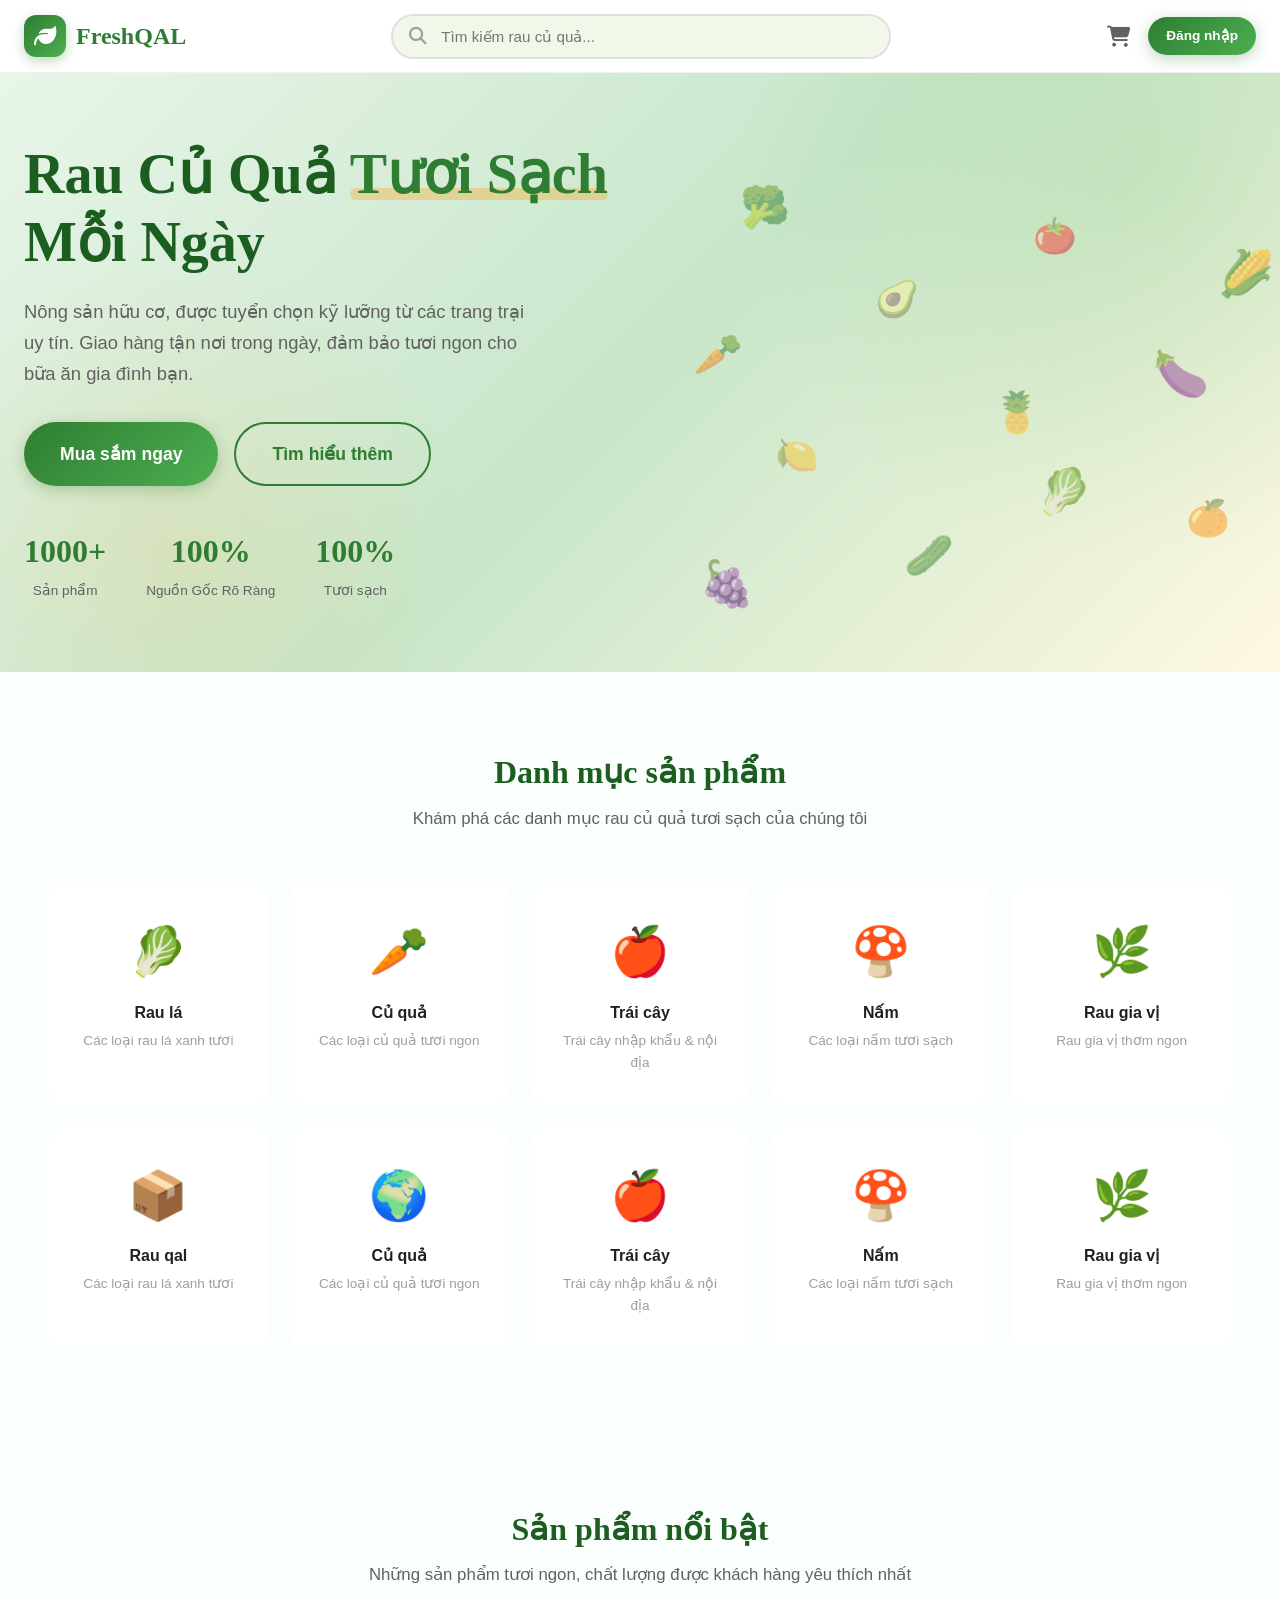
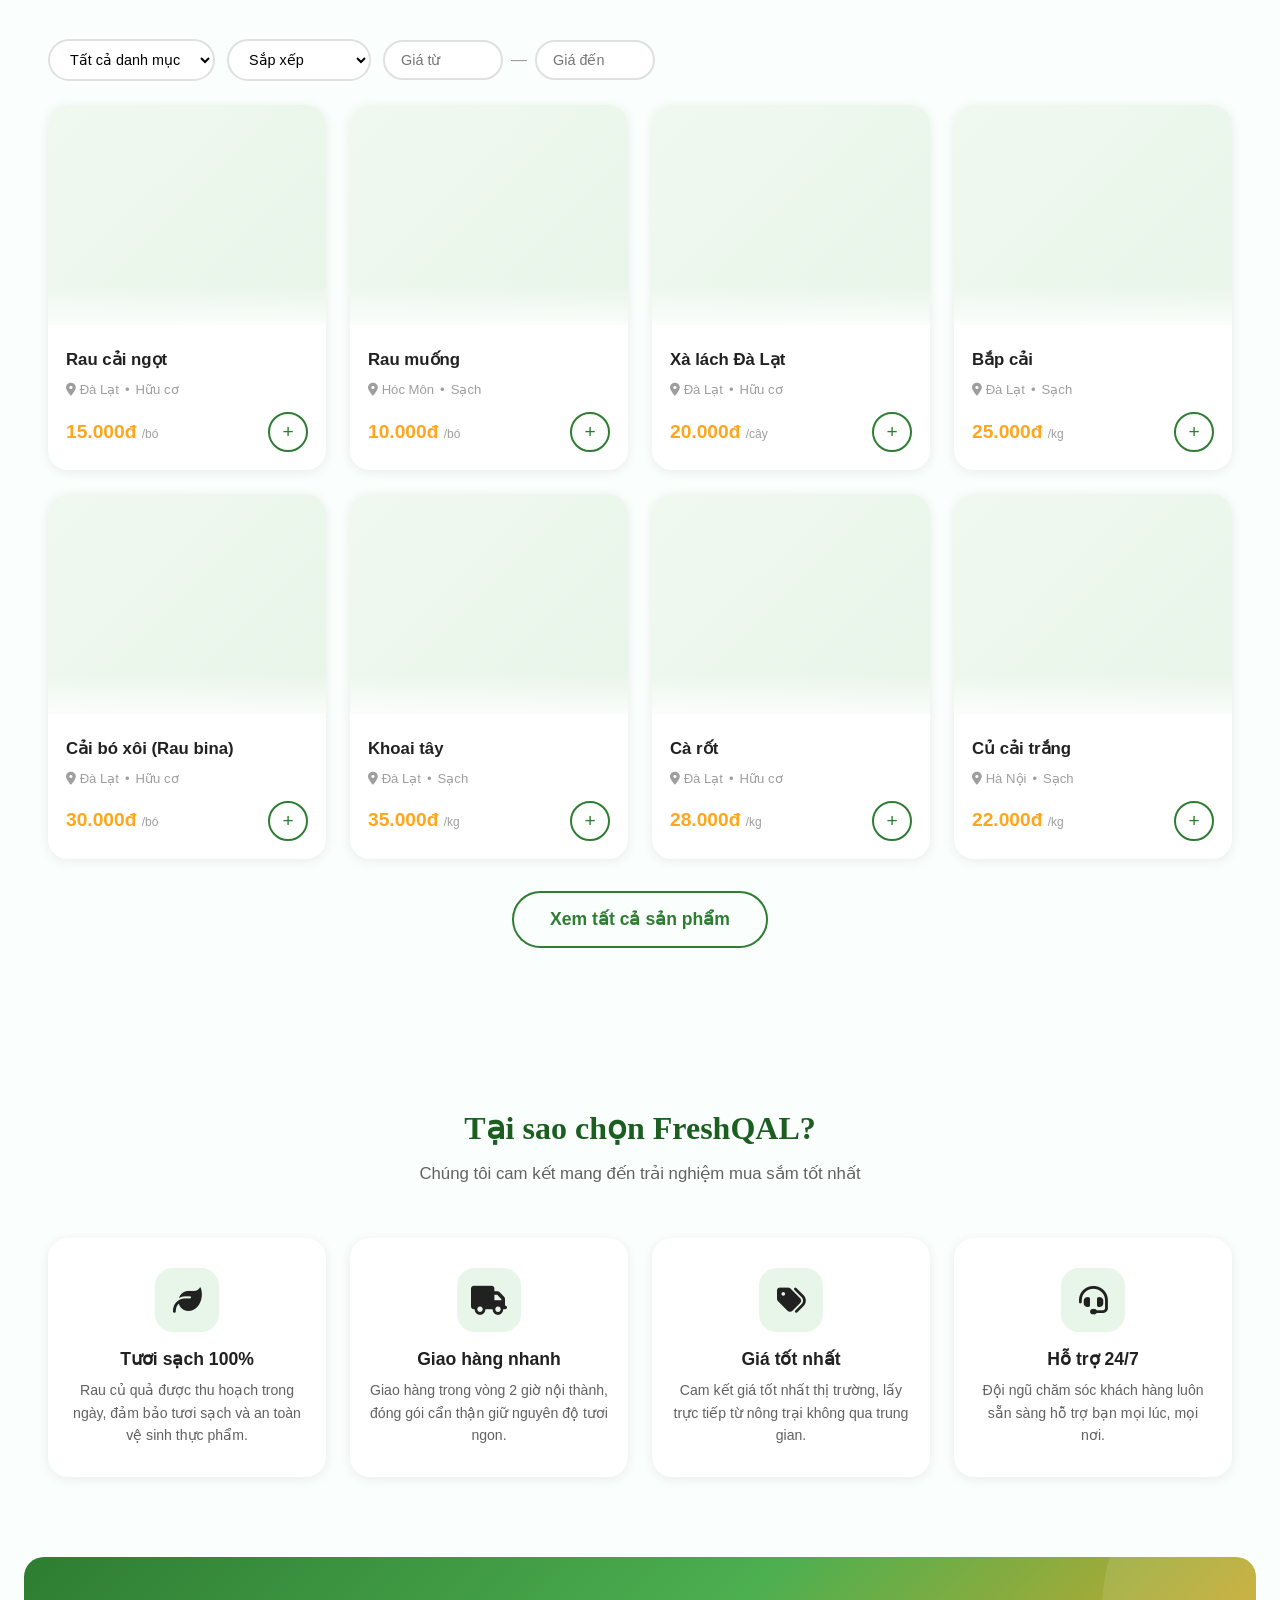
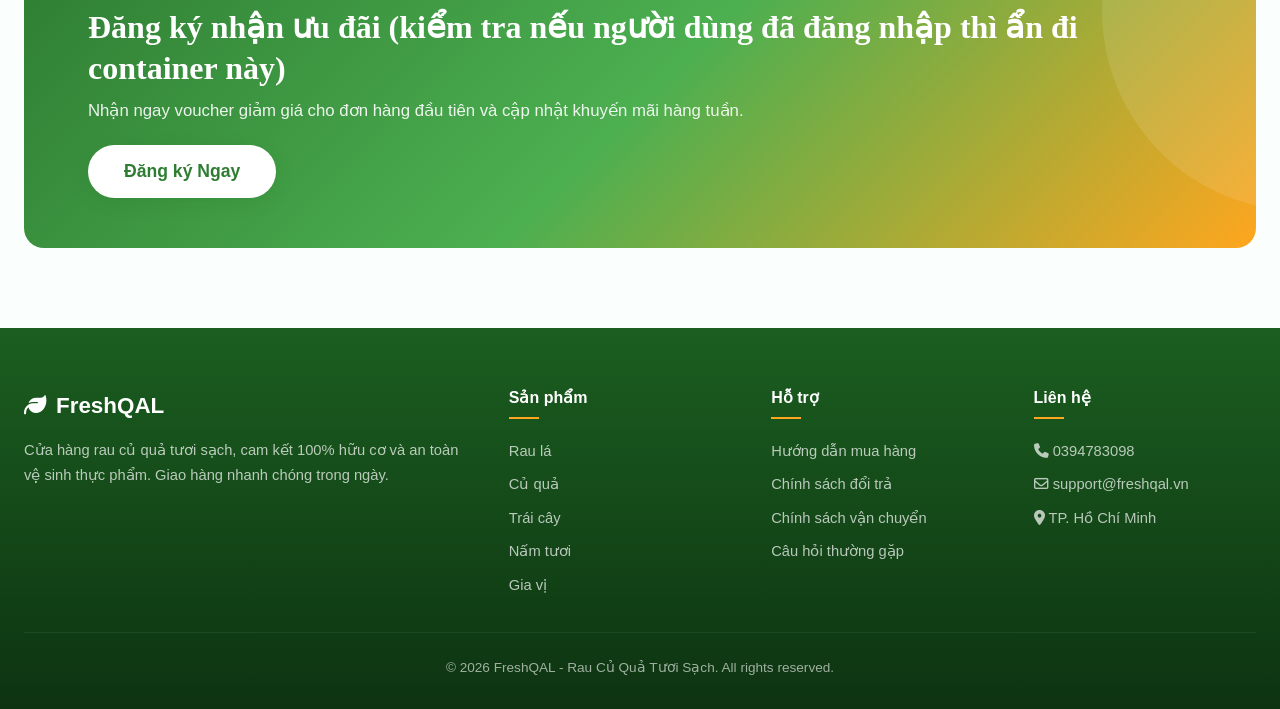
==== index.html @ bb4dff3e "upd ver fe day 2603" ====
<!DOCTYPE html>
<html lang="vi">
<head>
    <meta charset="UTF-8">
    <meta name="viewport" content="width=device-width, initial-scale=1.0">
    <title>FreshQAL - Rau Củ Quả Tươi Sạch Mỗi Ngày</title>
    <link rel="stylesheet" href="css/style.css">
    <link rel="stylesheet" href="./fontawesome-free-6.6.0-web/css/all.css">
</head>
<body>

<!-- Header -->
<div id="header"></div>

<!-- Hero Section -->
<section class="hero">
    <div class="hero-content">
        <div class="hero-text">
            <h1>Rau Củ Quả <span class="highlight">Tươi Sạch</span> Mỗi Ngày</h1>
            <p class="hero-subtitle">Nông sản hữu cơ, được tuyển chọn kỹ lưỡng từ các trang trại uy tín. Giao hàng tận nơi trong ngày, đảm bảo tươi ngon cho bữa ăn gia đình bạn.</p>
            <div class="hero-buttons">
                <a href="#products" class="btn btn-primary btn-lg">Mua sắm ngay</a>
                <a href="#features" class="btn btn-outline btn-lg">Tìm hiểu thêm</a>
            </div>
            <div class="hero-stats">
                <div class="stat-item">
                    <span class="stat-number">1000+</span>
                    <span class="stat-label">Sản phẩm</span>
                </div>
                <div class="stat-item">
                    <span class="stat-number">100%</span>
                    <span class="stat-label">Nguồn Gốc Rõ Ràng</span>
                </div>
                <div class="stat-item">
                    <span class="stat-number">100%</span>
                    <span class="stat-label">Tươi sạch</span>
                </div>
            </div>
        </div>
        <div class="hero-visual">
            <div class="hero-decorations">
                <span class="floating-deco deco-drift" style="top:3%;left:12%;animation-delay:0s;animation-duration:5.2s;">🥦</span>
                <span class="floating-deco deco-sway" style="top:11%;left:62%;animation-delay:1.9s;animation-duration:7.1s;">🍅</span>
                <span class="floating-deco deco-bob" style="top:18%;right:-3%;animation-delay:0.4s;animation-duration:6.4s;">🌽</span>
                <span class="floating-deco deco-bob" style="top:26%;left:35%;animation-delay:2.6s;animation-duration:5.7s;">🥑</span>
                <span class="floating-deco deco-drift" style="top:38%;left:4%;animation-delay:1.1s;animation-duration:6.9s;">🥕</span>
                <span class="floating-deco deco-sway" style="top:42%;right:8%;animation-delay:0.6s;animation-duration:7.6s;">🍆</span>
                <span class="floating-deco deco-sway" style="top:52%;left:55%;animation-delay:2.2s;animation-duration:5.4s;">🍍</span>
                <span class="floating-deco deco-bob" style="top:63%;left:18%;animation-delay:0.8s;animation-duration:6.1s;">🍋</span>
                <span class="floating-deco deco-drift" style="top:70%;right:28%;animation-delay:1.5s;animation-duration:7.3s;">🥬</span>
                <span class="floating-deco deco-bob" style="top:78%;left:88%;animation-delay:0.2s;animation-duration:5.8s;">🍊</span>
                <span class="floating-deco deco-drift" style="top:86%;left:40%;animation-delay:2.8s;animation-duration:6.6s;">🥒</span>
                <span class="floating-deco deco-sway" style="top:92%;left:5%;animation-delay:1.3s;animation-duration:5.1s;">🍇</span>
            </div>
        </div>
    </div>
</section>

<!-- Categories Section -->
<section class="section reveal" id="categories">
    <div class="container">
        <div class="section-header">
            <h2>Danh mục sản phẩm</h2>
            <p>Khám phá các danh mục rau củ quả tươi sạch của chúng tôi</p>
        </div>
        <div class="category-grid" id="categoryGrid"></div>
    </div>
</section>

<!-- Products Section -->
<section class="section reveal" id="products">
    <div class="container">
        <div class="section-header">
            <h2>Sản phẩm nổi bật</h2>
            <p>Những sản phẩm tươi ngon, chất lượng được khách hàng yêu thích nhất</p>
        </div>
        <div class="filter-bar">
            <div class="filter-group">
                <select id="filterCategory" onchange="filterProducts()">
                    <option value="">Tất cả danh mục</option>
                </select>
            </div>
            <div class="filter-group">
                <select id="filterSort" onchange="filterProducts()">
                    <option value="">Sắp xếp</option>
                    <option value="price_asc">Giá tăng dần</option>
                    <option value="price_desc">Giá giảm dần</option>
                    <option value="name_asc">Tên A → Z</option>
                    <option value="newest">Mới nhất</option>
                </select>
            </div>
            <div class="filter-group filter-price">
                <input type="number" id="filterMinPrice" placeholder="Giá từ" onchange="filterProducts()">
                <span>—</span>
                <input type="number" id="filterMaxPrice" placeholder="Giá đến" onchange="filterProducts()">
            </div>
        </div>
        <div class="product-grid" id="productGrid"></div>
        <div class="text-center" id="viewAllWrapper" style="margin-top:32px;display:none;">
            <button class="btn btn-outline btn-lg" onclick="showAllProducts()">Xem tất cả sản phẩm</button>
        </div>
    </div>
</section>

<!-- Features Section -->
<section class="section reveal" id="features">
    <div class="container">
        <div class="section-header">
            <h2>Tại sao chọn FreshQAL?</h2>
            <p>Chúng tôi cam kết mang đến trải nghiệm mua sắm tốt nhất</p>
        </div>
        <div class="feature-grid">
            <div class="feature-card">
                <div class="feature-icon"><i class="fa-solid fa-leaf"></i></div>
                <h3>Tươi sạch 100%</h3>
                <p>Rau củ quả được thu hoạch trong ngày, đảm bảo tươi sạch và an toàn vệ sinh thực phẩm.</p>
            </div>
            <div class="feature-card">
                <div class="feature-icon"><i class="fa-solid fa-truck"></i></div>
                <h3>Giao hàng nhanh</h3>
                <p>Giao hàng trong vòng 2 giờ nội thành, đóng gói cẩn thận giữ nguyên độ tươi ngon.</p>
            </div>
            <div class="feature-card">
                <div class="feature-icon"><i class="fa-solid fa-tags"></i></div>
                <h3>Giá tốt nhất</h3>
                <p>Cam kết giá tốt nhất thị trường, lấy trực tiếp từ nông trại không qua trung gian.</p>
            </div>
            <div class="feature-card">
                <div class="feature-icon"><i class="fa-solid fa-headset"></i></div>
                <h3>Hỗ trợ 24/7</h3>
                <p>Đội ngũ chăm sóc khách hàng luôn sẵn sàng hỗ trợ bạn mọi lúc, mọi nơi.</p>
            </div>
        </div>
    </div>
</section>

<!-- CTA Banner -->
<section class="cta-banner reveal">
    <div class="container">
        <div class="cta-content">
            <h2>Đăng ký nhận ưu đãi (kiểm tra nếu người dùng đã đăng nhập thì ẩn đi container này)</h2>
            <p>Nhận ngay voucher giảm giá cho đơn hàng đầu tiên và cập nhật khuyến mãi hàng tuần.</p>
            <form class="cta-form" onsubmit="event.preventDefault(); redirect_register();">
                <button type="submit" class="btn btn-primary btn-lg">Đăng ký Ngay</button>
            </form>
        </div>
    </div>
</section>

<!-- Footer -->
<div id="footer"></div>

<script src="js/data.js"></script>
<script src="js/app.js"></script>
<script src="js/components.js"></script>
<script>
    const PRODUCTS_PER_PAGE = 8;
    let showAll = false;
    let activeCategory = '';

    document.getElementById('header').innerHTML = renderCustomerHeader('home');
    document.getElementById('footer').innerHTML = renderFooter();

    /* ── Categories ── */
    async function renderCategories() {
        const categories = await getCategories();
        console.log('Categories:', categories);
        const grid = document.getElementById('categoryGrid');
        grid.innerHTML = categories.map(cat => `
            <div id="${cat.id}" class="category-card ${activeCategory == cat.id ? 'active' : ''}" onclick="selectCategory(${cat.id})">
                <div class="category-icon">${cat.icon ? cat.icon : '<i class=\'fa-solid fa-leaf\'></i>'}</div>
                <h4>${cat.name}</h4>
                <p>${cat.description}</p>
            </div>
        `).join('');
    }
    function redirect_register(){
        window.location.href = "login.html";
    }

    function selectCategory(catId) {
        activeCategory = activeCategory == catId ? '' : catId;
        document.getElementById('filterCategory').value = activeCategory;
        renderCategories();
        filterProducts();
        document.getElementById('products').scrollIntoView({ behavior: 'smooth' });
    }

    /* ── Products ── */
    async function filterProducts() {
        const keyword = getUrlParam('search') || '';
        const categoryId = document.getElementById('filterCategory').value || activeCategory;
        const sort = document.getElementById('filterSort').value;
        const minPrice = document.getElementById('filterMinPrice').value;
        const maxPrice = document.getElementById('filterMaxPrice').value;

        const filters = {};
        if (categoryId) filters.category_id = categoryId;
        if (sort) filters.sort = sort;
        if (minPrice) filters.min_price = minPrice;
        if (maxPrice) filters.max_price = maxPrice;

        let products = await getProducts();
        // Lọc theo keyword
        if (keyword) {
            const kw = keyword.toLowerCase();
            products = products.filter(p =>
                p.product_name.toLowerCase().includes(kw) ||
                p.description.toLowerCase().includes(kw) ||
                p.origin.toLowerCase().includes(kw)
            );
        }
        // Lọc theo category
        if (filters.category_id) {
            products = products.filter(p => p.category_id === parseInt(filters.category_id));
        }
        // Lọc theo giá
        if (filters.min_price) {
            products = products.filter(p => p.price >= parseInt(filters.min_price));
        }
        if (filters.max_price) {
            products = products.filter(p => p.price <= parseInt(filters.max_price));
        }
        // Lọc theo food_type nếu có
        if (filters.food_type) {
            products = products.filter(p => p.food_type === filters.food_type);
        }
        // Sắp xếp
        if (filters.sort) {
            switch (filters.sort) {
                case 'price_asc': products.sort((a, b) => a.price - b.price); break;
                case 'price_desc': products.sort((a, b) => b.price - a.price); break;
                case 'name_asc': products.sort((a, b) => a.name.localeCompare(b.name)); break;
                case 'newest': products.sort((a, b) => b.id - a.id); break;
            }
        }
        renderProductGrid(products);
    }

    function renderProductGrid(products) {
        const grid = document.getElementById('productGrid');
        const wrapper = document.getElementById('viewAllWrapper');

        if (products.length === 0) {
            grid.innerHTML = '<div class="empty-state"><span style="font-size:3rem;">🔍</span><h3>Không tìm thấy sản phẩm</h3><p>Hãy thử thay đổi bộ lọc hoặc từ khóa tìm kiếm.</p></div>';
            wrapper.style.display = 'none';
            return;
        }

        const display = showAll ? products : products.slice(0, PRODUCTS_PER_PAGE);
        grid.innerHTML = display.map(p => renderProductCard(p)).join('');
        wrapper.style.display = (!showAll && products.length > PRODUCTS_PER_PAGE) ? 'block' : 'none';
    }

    function showAllProducts() {
        showAll = true;
        filterProducts();
    }

    /* ── Populate filter selects ── */
    async function populateFilters() {
        const categories = await getCategories();
        const catSelect = document.getElementById('filterCategory');
        categories.forEach(cat => {
            const opt = document.createElement('option');
            opt.value = cat.id;
            opt.textContent = cat.name;
            catSelect.appendChild(opt);
        });
    }

    /* ── Handle search URL param ── */
    function handleSearchParam() {
        const search = getUrlParam('search');
        if (search) {
            const input = document.getElementById('globalSearch');
            if (input) input.value = search;
            showAll = true;
            document.getElementById('products').scrollIntoView({ behavior: 'smooth' });
        }
    }

    /* ── Init ── */
    (async function() {
        await populateFilters();
        await renderCategories();
        await filterProducts();
        handleSearchParam();
    })();
</script>

</body>
</html>
---- css/style.css ----
/* Category chip for product card */
.category-chip {
    background: #e8f5e9;
    color: #388e3c;
    border-radius: 12px;
    padding: 2px 10px;
    font-size: 0.85em;
    font-weight: 500;
    margin-bottom: 2px;
    display: inline-block;
    border: 1px solid #c8e6c9;
}
@import url('https://fonts.googleapis.com/css2?family=Quicksand:wght@300;400;500;600;700&family=Playfair+Display:wght@400;600;700&display=swap');

:root {
    --primary: #2E7D32;
    --primary-light: #4CAF50;
    --primary-lighter: #81C784;
    --primary-bg: #E8F5E9;
    --accent: #ffa61e;
    --accent-light: #FFA726;
    --accent-bg: #FFF3E0;
    --danger: #E53935;
    --danger-bg: #FFEBEE;
    --info: #1565C0;
    --info-bg: #E3F2FD;
    --warning: #F9A825;
    --warning-bg: #FFFDE7;
    --success: #2E7D32;
    --success-bg: #E8F5E9;
    --dark: #1B5E20;
    --text: #212121;
    --text-secondary: #616161;
    --text-light: #9E9E9E;
    --bg: #FAFFFE;
    --bg-secondary: #F1F8E9;
    --card: #FFFFFF;
    --border: #E0E0E0;
    --shadow: 0 2px 12px rgba(0,0,0,0.08);
    --shadow-lg: 0 8px 30px rgba(0,0,0,0.12);
    --shadow-xl: 0 20px 60px rgba(0,0,0,0.15);
    --radius: 12px;
    --radius-lg: 20px;
    --transition: all 0.3s cubic-bezier(0.4, 0, 0.2, 1);
    --font: 'Quicksand', sans-serif;
    --font-display: 'Playfair Display', serif;
}

* { margin: 0; padding: 0; box-sizing: border-box; }

html {
    scroll-behavior: smooth;
    font-size: 16px;
}

body {
    font-family: var(--font);
    background: var(--bg);
    color: var(--text);
    line-height: 1.6;
    overflow-x: hidden;
}

/* ═══════════════════════════════════════════
   PAGE TRANSITION
   ═══════════════════════════════════════════ */
.page-transition {
    position: fixed;
    top: 0; left: 0;
    width: 100%; height: 100%;
    background: linear-gradient(135deg, var(--primary), var(--primary-light));
    z-index: 99999;
    display: flex;
    align-items: center;
    justify-content: center;
    animation: pageSlideOut 0.6s 0.3s forwards;
}
.page-transition .loader-icon {
    font-size: 3rem;
    animation: bounce 0.6s ease infinite alternate;
    color: white;
}
@keyframes pageSlideOut {
    to { transform: translateY(-100%); opacity: 0; }
}
@keyframes bounce {
    to { transform: translateY(-15px) scale(1.1); }
}

/* ═══════════════════════════════════════════
   SCROLLBAR
   ═══════════════════════════════════════════ */
::-webkit-scrollbar { width: 8px; }
::-webkit-scrollbar-track { background: var(--bg-secondary); }
::-webkit-scrollbar-thumb {
    background: var(--primary-lighter);
    border-radius: 10px;
}
::-webkit-scrollbar-thumb:hover { background: var(--primary); }

/* ═══════════════════════════════════════════
   TYPOGRAPHY
   ═══════════════════════════════════════════ */
h1, h2, h3, h4, h5, h6 { font-weight: 700; line-height: 1.3; }
h1 { font-size: 2.5rem; }
h2 { font-size: 2rem; }
h3 { font-size: 1.5rem; }
a { text-decoration: none; color: var(--primary); transition: var(--transition); }
a:hover { color: var(--accent); }

/* ═══════════════════════════════════════════
   BUTTONS
   ═══════════════════════════════════════════ */
.btn {
    display: inline-flex;
    align-items: center;
    gap: 8px;
    padding: 12px 28px;
    border: none;
    border-radius: 50px;
    font-family: var(--font);
    font-size: 0.95rem;
    font-weight: 600;
    cursor: pointer;
    transition: var(--transition);
    position: relative;
    overflow: hidden;
    text-decoration: none;
}
.btn::after {
    content: '';
    position: absolute;
    top: 50%; left: 50%;
    width: 0; height: 0;
    border-radius: 50%;
    background: rgba(255,255,255,0.3);
    transform: translate(-50%,-50%);
    transition: width 0.6s, height 0.6s;
}
.btn:active::after {
    width: 300px; height: 300px;
}

.btn-primary {
    background: linear-gradient(135deg, var(--primary), var(--primary-light));
    color: white;
    box-shadow: 0 4px 15px rgba(46,125,50,0.3);
}
.btn-primary:hover {
    transform: translateY(-2px);
    box-shadow: 0 6px 25px rgba(46,125,50,0.4);
}

.btn-accent {
    background: linear-gradient(135deg, var(--accent), var(--accent-light));
    color: white;
    box-shadow: 0 4px 15px rgba(255,111,0,0.3);
}
.btn-accent:hover {
    transform: translateY(-2px);
    box-shadow: 0 6px 25px rgba(255,111,0,0.4);
}

.btn-outline {
    background: transparent;
    color: var(--primary);
    border: 2px solid var(--primary);
}
.btn-outline:hover {
    background: var(--primary);
    color: white;
    transform: translateY(-2px);
}

.btn-danger {
    background: linear-gradient(135deg, var(--danger), #EF5350);
    color: white;
    box-shadow: 0 4px 15px rgba(229,57,53,0.3);
}
.btn-danger:hover {
    transform: translateY(-2px);
    box-shadow: 0 6px 25px rgba(229,57,53,0.4);
}

.btn-sm { padding: 8px 18px; font-size: 0.85rem; }
.btn-lg { padding: 16px 36px; font-size: 1.1rem; }
.btn-icon {
    width: 42px; height: 42px;
    padding: 0;
    border-radius: 50%;
    display: inline-flex;
    align-items: center;
    justify-content: center;
}

.btn-ghost {
    background: transparent;
    color: var(--text-secondary);
    padding: 8px 16px;
}
.btn-ghost:hover { background: var(--primary-bg); color: var(--primary); }

/* ═══════════════════════════════════════════
   HEADER / NAVBAR
   ═══════════════════════════════════════════ */
.navbar {
    position: fixed;
    top: 0; left: 0; right: 0;
    z-index: 1000;
    background: rgba(255,255,255,0.95);
    backdrop-filter: blur(20px);
    -webkit-backdrop-filter: blur(20px);
    border-bottom: 1px solid rgba(0,0,0,0.05);
    transition: var(--transition);
}
.navbar.scrolled {
    box-shadow: 0 2px 20px rgba(0,0,0,0.1);
}
.navbar-inner {
    max-width: 1400px;
    margin: 0 auto;
    padding: 0 24px;
    display: flex;
    align-items: center;
    justify-content: space-between;
    height: 72px;
}
.nav-logo {
    display: flex;
    align-items: center;
    gap: 10px;
    font-size: 1.5rem;
    font-weight: 700;
    color: var(--primary);
}
.nav-logo span { font-family: var(--font-display); }
.nav-logo .logo-icon {
    width: 42px; height: 42px;
    background: linear-gradient(135deg, var(--primary), var(--primary-light));
    border-radius: 12px;
    display: flex; align-items: center; justify-content: center;
    font-size: 1.4rem;
    color: white;
    box-shadow: 0 4px 12px rgba(46,125,50,0.3);
}

.nav-search {
    flex: 1;
    max-width: 500px;
    margin: 0 40px;
    position: relative;
}
.nav-search input {
    width: 100%;
    padding: 12px 20px 12px 48px;
    border: 2px solid var(--border);
    border-radius: 50px;
    font-family: var(--font);
    font-size: 0.95rem;
    background: var(--bg-secondary);
    transition: var(--transition);
    outline: none;
}
.nav-search input:focus {
    border-color: var(--primary-light);
    background: white;
    box-shadow: 0 0 0 4px rgba(76,175,80,0.1);
}
.nav-search .search-icon {
    position: absolute;
    left: 18px; top: 50%;
    transform: translateY(-50%);
    color: var(--text-light);
    font-size: 1.1rem;
}

.nav-actions {
    display: flex;
    align-items: center;
    gap: 8px;
}
.nav-actions .nav-btn {
    width: 44px; height: 44px;
    border-radius: 50%;
    border: none;
    background: transparent;
    cursor: pointer;
    display: flex; align-items: center; justify-content: center;
    font-size: 1.3rem;
    color: var(--text-secondary);
    transition: var(--transition);
    position: relative;
}
.nav-actions .nav-btn:hover {
    background: var(--primary-bg);
    color: var(--primary);
    transform: scale(1.1);
}
.nav-btn .badge {
    position: absolute;
    top: 2px; right: 2px;
    width: 20px; height: 20px;
    background: var(--danger);
    color: white;
    border-radius: 50%;
    font-size: 0.7rem;
    font-weight: 700;
    display: flex; align-items: center; justify-content: center;
    border: 2px solid white;
    animation: badgePop 0.3s ease;
}
@keyframes badgePop {
    0% { transform: scale(0); }
    50% { transform: scale(1.3); }
    100% { transform: scale(1); }
}

.nav-user {
    display: flex;
    align-items: center;
    gap: 10px;
    padding: 6px 16px 6px 6px;
    border-radius: 50px;
    background: var(--primary-bg);
    cursor: pointer;
    transition: var(--transition);
    border: none;
    font-family: var(--font);
}
.nav-user:hover { background: var(--primary-lighter); color: white; }
.nav-user .avatar {
    width: 34px; height: 34px;
    border-radius: 50%;
    background: linear-gradient(135deg, var(--primary), var(--accent));
    display: flex; align-items: center; justify-content: center;
    color: white;
    font-weight: 700;
    font-size: 0.85rem;
}
.nav-user .user-name {
    font-weight: 600;
    font-size: 0.9rem;
    color: var(--dark);
}

/* Mobile menu */
.mobile-menu-btn {
    display: none;
    width: 44px; height: 44px;
    border: none;
    background: transparent;
    cursor: pointer;
    flex-direction: column;
    align-items: center;
    justify-content: center;
    gap: 5px;
}
.mobile-menu-btn span {
    width: 24px; height: 2.5px;
    background: var(--text);
    border-radius: 2px;
    transition: var(--transition);
}

/* ═══════════════════════════════════════════
   HERO SECTION
   ═══════════════════════════════════════════ */
.hero {
    min-height: 600px;
    margin-top: 72px;
    background: linear-gradient(135deg, #E8F5E9 0%, #C8E6C9 50%, #FFF8E1 100%);
    display: flex;
    align-items: center;
    overflow: hidden;
    position: relative;
}
.hero::before {
    content: '';
    position: absolute;
    top: -50%; right: -20%;
    width: 800px; height: 800px;
    background: radial-gradient(circle, rgba(76,175,80,0.15), transparent 70%);
    border-radius: 50%;
    animation: floatBg 20s ease infinite;
}
.hero::after {
    content: '';
    position: absolute;
    bottom: -30%; left: -10%;
    width: 600px; height: 600px;
    background: radial-gradient(circle, rgba(255,152,0,0.1), transparent 70%);
    border-radius: 50%;
    animation: floatBg 15s ease infinite reverse;
}
@keyframes floatBg {
    0%, 100% { transform: translate(0, 0); }
    50% { transform: translate(30px, -30px); }
}

.hero-inner {
    max-width: 1400px;
    margin: 0 auto;
    padding: 60px 24px;
    display: grid;
    grid-template-columns: 1fr 1fr;
    gap: 60px;
    align-items: center;
    position: relative;
    z-index: 1;
}
.hero-content h1 {
    font-family: var(--font-display);
    font-size: 3.5rem;
    color: var(--dark);
    margin-bottom: 20px;
    line-height: 1.2;
}
.hero-content h1 .highlight {
    color: var(--primary);
    position: relative;
}
.hero-content h1 .highlight::after {
    content: '';
    position: absolute;
    bottom: 5px; left: 0;
    width: 100%; height: 12px;
    background: rgba(255,152,0,0.3);
    border-radius: 6px;
    z-index: -1;
}
.hero-content p {
    font-size: 1.15rem;
    color: var(--text-secondary);
    margin-bottom: 32px;
    max-width: 500px;
}
.hero-buttons { display: flex; gap: 16px; flex-wrap: wrap; }

.hero-visual {
    display: flex;
    align-items: center;
    justify-content: center;
    position: relative;
}
.hero-image-grid {
    display: grid;
    grid-template-columns: repeat(2, 1fr);
    gap: 16px;
    max-width: 480px;
}
.hero-card {
    background: white;
    border-radius: var(--radius-lg);
    overflow: hidden;
    box-shadow: var(--shadow);
    transition: var(--transition);
    animation: fadeInUp 0.6s ease backwards;
}
.hero-card:nth-child(1) { animation-delay: 0.1s; }
.hero-card:nth-child(2) { animation-delay: 0.2s; transform: translateY(30px); }
.hero-card:nth-child(3) { animation-delay: 0.3s; }
.hero-card:nth-child(4) { animation-delay: 0.4s; transform: translateY(30px); }
.hero-card:hover { transform: translateY(-8px); box-shadow: var(--shadow-lg); }
.hero-card:nth-child(2):hover { transform: translateY(22px); }
.hero-card:nth-child(4):hover { transform: translateY(22px); }
.hero-card-img {
    height: 140px;
    display: flex; align-items: center; justify-content: center;
    font-size: 4rem;
    background: linear-gradient(135deg, var(--primary-bg), #C8E6C9);
}
.hero-card-info { padding: 14px; }
.hero-card-info h4 { font-size: 0.9rem; color: var(--text); }
.hero-card-info .price { color: var(--accent); font-weight: 700; font-size: 0.95rem; }

.hero-stats {
    display: flex;
    gap: 40px;
    margin-top: 40px;
}
.hero-stat { text-align: center; }
.hero-stat .stat-num {
    font-size: 2rem;
    font-weight: 700;
    color: var(--primary);
    font-family: var(--font-display);
}
.hero-stat .stat-label {
    font-size: 0.85rem;
    color: var(--text-secondary);
}

/* ═══════════════════════════════════════════
   FLOATING DECORATIONS
   ═══════════════════════════════════════════ */
.floating-item {
    position: absolute;
    font-size: 2.5rem;
    opacity: 0.6;
    animation: float 6s ease-in-out infinite;
    z-index: 0;
    pointer-events: none;
}
.floating-item:nth-child(1) { top: 15%; left: 5%; animation-delay: 0s; }
.floating-item:nth-child(2) { top: 60%; right: 8%; animation-delay: 1s; font-size: 2rem; }
.floating-item:nth-child(3) { bottom: 20%; left: 15%; animation-delay: 2s; font-size: 1.8rem; }
.floating-item:nth-child(4) { top: 30%; right: 25%; animation-delay: 3s; font-size: 2.2rem; }
@keyframes float {
    0%, 100% { transform: translateY(0) rotate(0deg); }
    50% { transform: translateY(-20px) rotate(10deg); }
}

/* ═══════════════════════════════════════════
   SECTION STYLES
   ═══════════════════════════════════════════ */
.section {
    padding: 80px 24px;
    max-width: 1400px;
    margin: 0 auto;
}
.section-header {
    text-align: center;
    margin-bottom: 50px;
}
.section-header h2 {
    font-family: var(--font-display);
    color: var(--dark);
    margin-bottom: 12px;
}
.section-header p {
    color: var(--text-secondary);
    font-size: 1.05rem;
}
.section-header .section-line {
    width: 60px; height: 4px;
    background: linear-gradient(to right, var(--primary), var(--accent));
    border-radius: 2px;
    margin: 16px auto 0;
}

/* ═══════════════════════════════════════════
   CATEGORY CARDS
   ═══════════════════════════════════════════ */
.category-grid {
    display: grid;
    grid-template-columns: repeat(auto-fit, minmax(200px, 1fr));
    gap: 20px;
}
.category-card {
    background: white;
    border-radius: var(--radius-lg);
    padding: 30px 20px;
    text-align: center;
    cursor: pointer;
    transition: var(--transition);
    border: 2px solid transparent;
    position: relative;
    overflow: hidden;
}
.category-card::before {
    content: '';
    position: absolute;
    top: 0; left: 0;
    width: 100%; height: 100%;
    background: linear-gradient(135deg, var(--primary-bg), transparent);
    opacity: 0;
    transition: var(--transition);
}
.category-card:hover {
    border-color: var(--primary-light);
    transform: translateY(-8px);
    box-shadow: var(--shadow-lg);
}
.category-card:hover::before { opacity: 1; }
.category-card .cat-icon {
    font-size: 3rem;
    margin-bottom: 12px;
    display: block;
    position: relative;
    z-index: 1;
    transition: var(--transition);
}
.category-card:hover .cat-icon { transform: scale(1.2) rotate(-5deg); }
.category-card h4 {
    font-size: 1rem;
    color: var(--text);
    position: relative;
    z-index: 1;
}
.category-card .cat-count {
    font-size: 0.85rem;
    color: var(--text-light);
    margin-top: 4px;
    position: relative;
    z-index: 1;
}

/* ═══════════════════════════════════════════
   PRODUCT CARDS
   ═══════════════════════════════════════════ */
.product-grid {
    display: grid;
    grid-template-columns: repeat(auto-fill, minmax(260px, 1fr));
    gap: 24px;
}
.product-card {
    background: white;
    border-radius: var(--radius-lg);
    overflow: hidden;
    box-shadow: var(--shadow);
    transition: var(--transition);
    cursor: pointer;
    position: relative;
}
.product-card:hover {
    transform: translateY(-8px);
    box-shadow: var(--shadow-lg);
}
.product-card .card-img {
    height: 220px;
    background: linear-gradient(135deg, #f0f9f0, #e8f5e9);
    display: flex; align-items: center; justify-content: center;
    font-size: 5rem;
    position: relative;
    overflow: hidden;
}
.product-card .card-img::after {
    content: '';
    position: absolute;
    bottom: 0; left: 0; right: 0;
    height: 40px;
    background: linear-gradient(transparent, rgba(255,255,255,0.8));
}
.product-card .card-badge {
    position: absolute;
    top: 12px; left: 12px;
    padding: 4px 12px;
    border-radius: 20px;
    font-size: 0.75rem;
    font-weight: 700;
    z-index: 2;
}
.badge-new { background: var(--primary); color: white; }
.badge-sale { background: var(--danger); color: white; }
.badge-hot { background: var(--accent); color: white; }

.product-card .card-actions {
    position: absolute;
    top: 12px; right: 12px;
    display: flex;
    flex-direction: column;
    gap: 8px;
    z-index: 2;
    opacity: 0;
    transform: translateX(10px);
    transition: var(--transition);
}
.product-card:hover .card-actions {
    opacity: 1;
    transform: translateX(0);
}
.card-actions .action-btn {
    width: 38px; height: 38px;
    border-radius: 50%;
    border: none;
    background: white;
    box-shadow: 0 2px 8px rgba(0,0,0,0.15);
    cursor: pointer;
    display: flex; align-items: center; justify-content: center;
    font-size: 1rem;
    transition: var(--transition);
}
.card-actions .action-btn:hover {
    background: var(--primary);
    color: white;
    transform: scale(1.15);
}

.product-card .card-body { padding: 18px; }
.product-card .card-category {
    font-size: 0.8rem;
    color: var(--primary);
    font-weight: 600;
    text-transform: uppercase;
    letter-spacing: 0.5px;
}
.product-card .card-title {
    font-size: 1.05rem;
    font-weight: 700;
    color: var(--text);
    margin: 6px 0 8px;
    display: -webkit-box;
    -webkit-line-clamp: 2;
    -webkit-box-orient: vertical;
    overflow: hidden;
}
.product-card .card-meta {
    display: flex;
    align-items: center;
    gap: 6px;
    font-size: 0.82rem;
    color: var(--text-light);
    margin-bottom: 12px;
}
.product-card .card-footer {
    display: flex;
    align-items: center;
    justify-content: space-between;
}
.product-card .card-price {
    font-size: 1.2rem;
    font-weight: 700;
    color: var(--accent);
}
.product-card .card-price small {
    font-size: 0.75rem;
    color: var(--text-light);
    font-weight: 400;
}
.product-card .add-cart-btn {
    width: 40px; height: 40px;
    border-radius: 50%;
    border: 2px solid var(--primary);
    background: transparent;
    color: var(--primary);
    cursor: pointer;
    display: flex; align-items: center; justify-content: center;
    font-size: 1.2rem;
    transition: var(--transition);
}
.product-card .add-cart-btn:hover {
    background: var(--primary);
    color: white;
    transform: rotate(90deg) scale(1.1);
}

/* ═══════════════════════════════════════════
   PRODUCT DETAIL PAGE
   ═══════════════════════════════════════════ */
.product-detail {
    margin-top: 72px;
    padding: 40px 24px;
    max-width: 1400px;
    margin-left: auto;
    margin-right: auto;
}
.product-detail-grid {
    display: grid;
    grid-template-columns: 1fr 1fr;
    gap: 50px;
    align-items: start;
}
.pd-gallery { position: relative; }
.pd-main-image {
    width: 100%;
    height: 450px;
    background: linear-gradient(135deg, #f0f9f0, #e8f5e9);
    border-radius: var(--radius-lg);
    display: flex; align-items: center; justify-content: center;
    font-size: 10rem;
    overflow: hidden;
    position: relative;
}
.pd-main-image img {
    max-width: 100%; max-height: 100%; object-fit: contain;
}
.pd-thumbnails {
    display: flex;
    gap: 12px;
    margin-top: 16px;
}
.pd-thumb {
    width: 80px; height: 80px;
    border-radius: var(--radius);
    background: var(--primary-bg);
    display: flex; align-items: center; justify-content: center;
    font-size: 2.5rem;
    cursor: pointer;
    border: 2px solid transparent;
    transition: var(--transition);
}
.pd-thumb:hover, .pd-thumb.active {
    border-color: var(--primary);
    transform: scale(1.05);
}

.pd-info h1 {
    font-family: var(--font-display);
    font-size: 2rem;
    color: var(--dark);
    margin-bottom: 10px;
}
.pd-category {
    display: inline-block;
    padding: 4px 14px;
    background: var(--primary-bg);
    color: var(--primary);
    border-radius: 20px;
    font-size: 0.85rem;
    font-weight: 600;
    margin-bottom: 16px;
}
.pd-price {
    font-size: 2rem;
    font-weight: 700;
    color: var(--accent);
    margin-bottom: 20px;
}
.pd-price small {
    font-size: 0.9rem;
    color: var(--text-light);
    font-weight: 400;
}

.pd-specs {
    display: grid;
    grid-template-columns: repeat(2, 1fr);
    gap: 12px;
    margin-bottom: 24px;
}
.pd-spec {
    padding: 12px 16px;
    background: var(--bg-secondary);
    border-radius: var(--radius);
    display: flex;
    align-items: center;
    gap: 10px;
}
.pd-spec .spec-icon { font-size: 1.3rem; }
.pd-spec .spec-label { font-size: 0.8rem; color: var(--text-light); }
.pd-spec .spec-value { font-size: 0.9rem; font-weight: 600; color: var(--text); }

.pd-description {
    margin-bottom: 24px;
    padding: 20px;
    background: var(--bg-secondary);
    border-radius: var(--radius);
}
.pd-description h3 { margin-bottom: 10px; font-size: 1.1rem; }
.pd-description p { color: var(--text-secondary); font-size: 0.95rem; }

.pd-quantity {
    display: flex;
    align-items: center;
    gap: 16px;
    margin-bottom: 24px;
}
.qty-control {
    display: flex;
    align-items: center;
    border: 2px solid var(--border);
    border-radius: 50px;
    overflow: hidden;
}
.qty-control button {
    width: 44px; height: 44px;
    border: none;
    background: transparent;
    cursor: pointer;
    font-size: 1.2rem;
    font-weight: 700;
    color: var(--text);
    transition: var(--transition);
}
.qty-control button:hover { background: var(--primary-bg); color: var(--primary); }
.qty-control input {
    width: 60px;
    text-align: center;
    border: none;
    font-family: var(--font);
    font-size: 1.1rem;
    font-weight: 700;
    outline: none;
}
.qty-stock {
    font-size: 0.9rem;
    color: var(--text-light);
}
.qty-stock strong { color: var(--primary); }

.pd-buttons {
    display: flex;
    gap: 14px;
    flex-wrap: wrap;
}

/* ═══════════════════════════════════════════
   CART PAGE
   ═══════════════════════════════════════════ */
.cart-page, .checkout-page, .orders-page {
    margin-top: 72px;
    padding: 40px 24px;
    max-width: 1200px;
    margin-left: auto;
    margin-right: auto;
}
.page-title {
    font-family: var(--font-display);
    font-size: 2rem;
    color: var(--dark);
    margin-bottom: 30px;
    display: flex;
    align-items: center;
    gap: 12px;
}
.page-title .title-icon { font-size: 1.5rem; }

.cart-layout {
    display: grid;
    grid-template-columns: 1fr 360px;
    gap: 30px;
    align-items: start;
}

.cart-items { display: flex; flex-direction: column; gap: 16px; }
.cart-item {
    display: grid;
    grid-template-columns: 100px 1fr auto;
    gap: 20px;
    align-items: center;
    background: white;
    padding: 20px;
    border-radius: var(--radius-lg);
    box-shadow: var(--shadow);
    transition: var(--transition);
    animation: fadeInUp 0.3s ease;
}
.cart-item:hover { box-shadow: var(--shadow-lg); }
.cart-item-img {
    width: 100px; height: 100px;
    background: var(--primary-bg);
    border-radius: var(--radius);
    display: flex; align-items: center; justify-content: center;
    font-size: 3rem;
}
.cart-item-info h4 { font-size: 1rem; color: var(--text); margin-bottom: 4px; }
.cart-item-info .item-price {
    font-size: 1.1rem;
    font-weight: 700;
    color: var(--accent);
}
.cart-item-actions {
    display: flex;
    flex-direction: column;
    align-items: flex-end;
    gap: 10px;
}
.cart-item-actions .remove-btn {
    border: none;
    background: none;
    color: var(--text-light);
    cursor: pointer;
    font-size: 1.2rem;
    padding: 4px;
    transition: var(--transition);
}
.cart-item-actions .remove-btn:hover { color: var(--danger); transform: scale(1.2); }

.cart-summary {
    background: white;
    border-radius: var(--radius-lg);
    padding: 28px;
    box-shadow: var(--shadow);
    position: sticky;
    top: 100px;
}
.cart-summary h3 { margin-bottom: 20px; font-size: 1.2rem; }
.summary-row {
    display: flex;
    justify-content: space-between;
    padding: 12px 0;
    border-bottom: 1px solid var(--border);
    font-size: 0.95rem;
}
.summary-row:last-of-type { border-bottom: none; }
.summary-total {
    display: flex;
    justify-content: space-between;
    padding: 16px 0;
    border-top: 2px solid var(--primary);
    margin-top: 8px;
    font-size: 1.2rem;
    font-weight: 700;
}
.summary-total .total-amount { color: var(--accent); }

.cart-empty {
    text-align: center;
    padding: 60px 20px;
}
.cart-empty .empty-icon { font-size: 5rem; margin-bottom: 16px; opacity: 0.5; }
.cart-empty h3 { color: var(--text-secondary); margin-bottom: 8px; }
.cart-empty p { color: var(--text-light); margin-bottom: 24px; }

/* ═══════════════════════════════════════════
   CHECKOUT PAGE
   ═══════════════════════════════════════════ */
.checkout-layout {
    display: grid;
    grid-template-columns: 1fr 400px;
    gap: 30px;
    align-items: start;
}
.checkout-section {
    background: white;
    border-radius: var(--radius-lg);
    padding: 28px;
    box-shadow: var(--shadow);
    margin-bottom: 20px;
}
.checkout-section h3 {
    font-size: 1.1rem;
    margin-bottom: 20px;
    padding-bottom: 12px;
    border-bottom: 2px solid var(--primary-bg);
    display: flex;
    align-items: center;
    gap: 10px;
}

/* ═══════════════════════════════════════════
   FORMS
   ═══════════════════════════════════════════ */
.form-group {
    margin-bottom: 20px;
}
.form-group label {
    display: block;
    font-size: 0.9rem;
    font-weight: 600;
    color: var(--text);
    margin-bottom: 6px;
}
.form-control {
    width: 100%;
    padding: 12px 16px;
    border: 2px solid var(--border);
    border-radius: var(--radius);
    font-family: var(--font);
    font-size: 0.95rem;
    transition: var(--transition);
    outline: none;
    background: white;
}
.form-control:focus {
    border-color: var(--primary);
    box-shadow: 0 0 0 4px rgba(76,175,80,0.1);
}
textarea.form-control { resize: vertical; min-height: 100px; }
select.form-control { cursor: pointer; }

.form-row {
    display: grid;
    grid-template-columns: repeat(2, 1fr);
    gap: 16px;
}

/* Payment methods */
.payment-options {
    display: flex;
    flex-direction: column;
    gap: 12px;
}
.payment-option {
    display: flex;
    align-items: center;
    gap: 14px;
    padding: 16px;
    border: 2px solid var(--border);
    border-radius: var(--radius);
    cursor: pointer;
    transition: var(--transition);
}
.payment-option:hover, .payment-option.active {
    border-color: var(--primary);
    background: var(--primary-bg);
}
.payment-option .pay-icon { font-size: 1.5rem; }
.payment-option .pay-name { font-weight: 600; }
.payment-option .pay-desc { font-size: 0.82rem; color: var(--text-light); }
.payment-option input[type="radio"] {
    width: 20px; height: 20px;
    accent-color: var(--primary);
}

/* ═══════════════════════════════════════════
   ORDERS PAGE
   ═══════════════════════════════════════════ */
.order-tabs {
    display: flex;
    gap: 8px;
    margin-bottom: 24px;
    overflow-x: auto;
    padding-bottom: 4px;
}
.order-tab {
    padding: 10px 22px;
    border-radius: 50px;
    border: 2px solid var(--border);
    background: white;
    font-family: var(--font);
    font-weight: 600;
    font-size: 0.9rem;
    cursor: pointer;
    transition: var(--transition);
    white-space: nowrap;
}
.order-tab:hover { border-color: var(--primary-light); color: var(--primary); }
.order-tab.active {
    background: var(--primary);
    color: white;
    border-color: var(--primary);
}

.order-card {
    background: white;
    border-radius: var(--radius-lg);
    box-shadow: var(--shadow);
    margin-bottom: 16px;
    overflow: hidden;
    transition: var(--transition);
}
.order-card:hover { box-shadow: var(--shadow-lg); }
.order-header {
    display: flex;
    justify-content: space-between;
    align-items: center;
    padding: 18px 24px;
    background: var(--bg-secondary);
    border-bottom: 1px solid var(--border);
}
.order-id { font-weight: 700; color: var(--primary); }
.order-status {
    padding: 4px 14px;
    border-radius: 20px;
    font-size: 0.82rem;
    font-weight: 700;
}
.status-pending { background: var(--warning-bg); color: var(--warning); }
.status-approve { background: var(--info-bg); color: var(--info); }
.status-resolve { background: var(--success-bg); color: var(--success); }
.status-reject { background: var(--danger-bg); color: var(--danger); }

.order-body { padding: 20px 24px; }
.order-item {
    display: flex;
    align-items: center;
    gap: 14px;
    padding: 10px 0;
    border-bottom: 1px dashed var(--border);
}
.order-item:last-child { border-bottom: none; }
.order-item-img {
    width: 56px; height: 56px;
    background: var(--primary-bg);
    border-radius: var(--radius);
    display: flex; align-items: center; justify-content: center;
    font-size: 1.8rem;
}
.order-item-name { flex: 1; font-weight: 600; }
.order-item-qty { color: var(--text-light); font-size: 0.9rem; }
.order-item-price { font-weight: 700; color: var(--accent); }
.order-footer {
    display: flex;
    justify-content: space-between;
    align-items: center;
    padding: 16px 24px;
    background: var(--bg-secondary);
    border-top: 1px solid var(--border);
}
.order-total { font-size: 1.15rem; font-weight: 700; }
.order-total span { color: var(--accent); }

/* ═══════════════════════════════════════════
   AUTH PAGE (LOGIN / REGISTER)
   ═══════════════════════════════════════════ */
.auth-page {
    min-height: 100vh;
    display: flex;
    align-items: center;
    justify-content: center;
    background: linear-gradient(135deg, #E8F5E9, #C8E6C9, #FFF8E1);
    position: relative;
    overflow: hidden;
}
.auth-page::before {
    content: '';
    position: absolute;
    width: 500px; height: 500px;
    background: radial-gradient(circle, rgba(76,175,80,0.2), transparent 70%);
    top: -150px; right: -100px;
    border-radius: 50%;
}
.auth-page::after {
    content: '';
    position: absolute;
    width: 400px; height: 400px;
    background: radial-gradient(circle, rgba(255,152,0,0.15), transparent 70%);
    bottom: -100px; left: -50px;
    border-radius: 50%;
}

.auth-container {
    width: 100%;
    max-width: 480px;
    padding: 20px;
    position: relative;
    z-index: 1;
}
.auth-card {
    background: rgba(255,255,255,0.95);
    backdrop-filter: blur(20px);
    border-radius: var(--radius-lg);
    padding: 48px 40px;
    box-shadow: var(--shadow-xl);
    animation: fadeInUp 0.6s ease;
}
.auth-logo {
    text-align: center;
    margin-bottom: 32px;
}
.auth-logo .logo-icon {
    width: 64px; height: 64px;
    background: linear-gradient(135deg, var(--primary), var(--primary-light));
    border-radius: 18px;
    display: inline-flex; align-items: center; justify-content: center;
    font-size: 2rem;
    color: white;
    margin-bottom: 12px;
    box-shadow: 0 8px 25px rgba(46,125,50,0.3);
}
.auth-logo h2 { font-family: var(--font-display); color: var(--dark); }
.auth-logo p { color: var(--text-secondary); font-size: 0.95rem; margin-top: 4px; }

.auth-tabs {
    display: flex;
    background: var(--bg-secondary);
    border-radius: 50px;
    padding: 4px;
    margin-bottom: 28px;
}
.auth-tab {
    flex: 1;
    padding: 10px;
    text-align: center;
    border-radius: 50px;
    border: none;
    background: transparent;
    font-family: var(--font);
    font-weight: 600;
    font-size: 0.95rem;
    cursor: pointer;
    transition: var(--transition);
    color: var(--text-secondary);
}
.auth-tab.active {
    background: white;
    color: var(--primary);
    box-shadow: 0 2px 8px rgba(0,0,0,0.1);
}

.auth-form { display: none; }
.auth-form.active { display: block; animation: fadeIn 0.3s ease; }

.form-input-wrapper {
    position: relative;
    margin-bottom: 18px;
}
.form-input-wrapper .input-icon {
    position: absolute;
    left: 16px; top: 50%;
    transform: translateY(-50%);
    color: var(--text-light);
    font-size: 1.1rem;
}
.form-input-wrapper input {
    width: 100%;
    padding: 14px 16px 14px 48px;
    border: 2px solid var(--border);
    border-radius: var(--radius);
    font-family: var(--font);
    font-size: 0.95rem;
    transition: var(--transition);
    outline: none;
}
.form-input-wrapper input:focus {
    border-color: var(--primary);
    box-shadow: 0 0 0 4px rgba(76,175,80,0.1);
}

.form-checkbox {
    display: flex;
    align-items: center;
    gap: 8px;
    margin-bottom: 20px;
    font-size: 0.9rem;
    color: var(--text-secondary);
}
.form-checkbox input { accent-color: var(--primary); width: 18px; height: 18px; }

.auth-btn {
    width: 100%;
    padding: 14px;
    border: none;
    border-radius: var(--radius);
    background: linear-gradient(135deg, var(--primary), var(--primary-light));
    color: white;
    font-family: var(--font);
    font-size: 1rem;
    font-weight: 700;
    cursor: pointer;
    transition: var(--transition);
    box-shadow: 0 4px 15px rgba(46,125,50,0.3);
    position: relative;
    overflow: hidden;
}
.auth-btn:hover {
    transform: translateY(-2px);
    box-shadow: 0 6px 25px rgba(46,125,50,0.4);
}
.auth-btn::after {
    content: '';
    position: absolute;
    top: 50%; left: 50%;
    width: 0; height: 0;
    border-radius: 50%;
    background: rgba(255,255,255,0.3);
    transform: translate(-50%,-50%);
    transition: width 0.6s, height 0.6s;
}
.auth-btn:active::after { width: 400px; height: 400px; }

/* ═══════════════════════════════════════════
   ADMIN / STAFF SIDEBAR LAYOUT
   ═══════════════════════════════════════════ */
.admin-layout {
    display: flex;
    min-height: 100vh;
}
.sidebar {
    width: 260px;
    background: linear-gradient(180deg, var(--dark) 0%, #1B5E20 100%);
    color: white;
    position: fixed;
    top: 0; left: 0; bottom: 0;
    z-index: 100;
    overflow-y: auto;
    transition: var(--transition);
}
.sidebar-header {
    padding: 24px 20px;
    border-bottom: 1px solid rgba(255,255,255,0.1);
    display: flex;
    align-items: center;
    gap: 12px;
}
.sidebar-header .sidebar-logo {
    width: 42px; height: 42px;
    background: rgba(255,255,255,0.15);
    border-radius: 12px;
    display: flex; align-items: center; justify-content: center;
    font-size: 1.4rem;
}
.sidebar-header h3 {
    font-size: 1.1rem;
    font-weight: 700;
}
.sidebar-header small {
    font-size: 0.75rem;
    opacity: 0.7;
}

.sidebar-nav { padding: 16px 12px; }
.sidebar-nav .nav-label {
    font-size: 0.7rem;
    text-transform: uppercase;
    letter-spacing: 1.5px;
    opacity: 0.5;
    padding: 16px 12px 8px;
}
.sidebar-nav a {
    display: flex;
    align-items: center;
    gap: 12px;
    padding: 12px 16px;
    color: rgba(255,255,255,0.7);
    border-radius: var(--radius);
    transition: var(--transition);
    font-weight: 500;
    font-size: 0.95rem;
    margin-bottom: 2px;
}
.sidebar-nav a:hover {
    background: rgba(255,255,255,0.1);
    color: white;
    transform: translateX(4px);
}
.sidebar-nav a.active {
    background: rgba(255,255,255,0.15);
    color: white;
    font-weight: 700;
}
.sidebar-nav a .nav-icon { font-size: 1.2rem; width: 24px; text-align: center; }

.main-content {
    flex: 1;
    margin-left: 260px;
    padding: 24px;
    background: var(--bg);
    min-height: 100vh;
}

/* Top bar in admin */
.topbar {
    display: flex;
    justify-content: space-between;
    align-items: center;
    margin-bottom: 28px;
    background: white;
    padding: 16px 24px;
    border-radius: var(--radius-lg);
    box-shadow: var(--shadow);
}
.topbar h2 { font-size: 1.5rem; color: var(--dark); }
.topbar-actions { display: flex; align-items: center; gap: 12px; }

/* Dashboard stats */
.stats-grid {
    display: grid;
    grid-template-columns: repeat(auto-fit, minmax(240px, 1fr));
    gap: 20px;
    margin-bottom: 28px;
}
.stat-card {
    background: white;
    border-radius: var(--radius-lg);
    padding: 24px;
    box-shadow: var(--shadow);
    display: flex;
    align-items: center;
    gap: 18px;
    transition: var(--transition);
    position: relative;
    overflow: hidden;
}
.stat-card::before {
    content: '';
    position: absolute;
    top: 0; left: 0;
    width: 4px; height: 100%;
}
.stat-card:hover { transform: translateY(-4px); box-shadow: var(--shadow-lg); }
.stat-card .stat-icon {
    width: 56px; height: 56px;
    border-radius: 16px;
    display: flex; align-items: center; justify-content: center;
    font-size: 1.6rem;
}
.stat-card .stat-info h4 { font-size: 0.85rem; color: var(--text-light); font-weight: 500; }
.stat-card .stat-info .stat-number {
    font-size: 1.8rem;
    font-weight: 700;
    color: var(--text);
    font-family: var(--font-display);
}
.stat-card .stat-info .stat-change {
    font-size: 0.8rem;
    font-weight: 600;
    margin-top: 2px;
}
.stat-change.up { color: var(--success); }
.stat-change.down { color: var(--danger); }

.stat-card.green::before { background: var(--primary); }
.stat-card.green .stat-icon { background: var(--primary-bg); color: var(--primary); }
.stat-card.orange::before { background: var(--accent); }
.stat-card.orange .stat-icon { background: var(--accent-bg); color: var(--accent); }
.stat-card.blue::before { background: var(--info); }
.stat-card.blue .stat-icon { background: var(--info-bg); color: var(--info); }
.stat-card.red::before { background: var(--danger); }
.stat-card.red .stat-icon { background: var(--danger-bg); color: var(--danger); }

/* ═══════════════════════════════════════════
   DATA TABLE
   ═══════════════════════════════════════════ */
.data-card {
    background: white;
    border-radius: var(--radius-lg);
    box-shadow: var(--shadow);
    overflow: hidden;
    margin-bottom: 24px;
}
.data-card-header {
    display: flex;
    justify-content: space-between;
    align-items: center;
    padding: 20px 24px;
    border-bottom: 1px solid var(--border);
}
.data-card-header h3 { font-size: 1.15rem; }
.data-card-tools {
    display: flex;
    gap: 10px;
    align-items: center;
}
.data-card-tools .search-input {
    padding: 8px 16px;
    border: 2px solid var(--border);
    border-radius: 50px;
    font-family: var(--font);
    font-size: 0.9rem;
    outline: none;
    transition: var(--transition);
    width: 220px;
}
.data-card-tools .search-input:focus {
    border-color: var(--primary);
    box-shadow: 0 0 0 3px rgba(76,175,80,0.1);
}

.data-table {
    width: 100%;
    border-collapse: collapse;
}
.data-table th {
    padding: 14px 20px;
    text-align: left;
    font-size: 0.82rem;
    text-transform: uppercase;
    letter-spacing: 0.5px;
    color: var(--text-light);
    font-weight: 700;
    background: var(--bg-secondary);
    border-bottom: 2px solid var(--border);
}
.data-table td {
    padding: 14px 20px;
    border-bottom: 1px solid var(--border);
    font-size: 0.92rem;
    vertical-align: middle;
}
.data-table tr { transition: var(--transition); }
.data-table tbody tr:hover { background: rgba(76,175,80,0.04); }
.data-table .table-actions {
    display: flex;
    gap: 6px;
}
.data-table .table-actions button {
    width: 34px; height: 34px;
    border-radius: 8px;
    border: none;
    cursor: pointer;
    display: flex; align-items: center; justify-content: center;
    font-size: 0.9rem;
    transition: var(--transition);
}
.data-table .table-actions .btn-edit {
    background: var(--info-bg);
    color: var(--info);
}
.data-table .table-actions .btn-edit:hover {
    background: var(--info);
    color: white;
}
.data-table .table-actions .btn-delete {
    background: var(--danger-bg);
    color: var(--danger);
}
.data-table .table-actions .btn-delete:hover {
    background: var(--danger);
    color: white;
}
.data-table .table-actions .btn-view {
    background: var(--primary-bg);
    color: var(--primary);
}
.data-table .table-actions .btn-view:hover {
    background: var(--primary);
    color: white;
}

/* ═══════════════════════════════════════════
   MODAL
   ═══════════════════════════════════════════ */
.modal-overlay {
    position: fixed;
    top: 0; left: 0;
    width: 100%; height: 100%;
    background: rgba(0,0,0,0.5);
    backdrop-filter: blur(4px);
    z-index: 9999;
    display: flex; align-items: center; justify-content: center;
    opacity: 0;
    visibility: hidden;
    transition: var(--transition);
}
.modal-overlay.active { opacity: 1; visibility: visible; }
.modal {
    background: white;
    border-radius: var(--radius-lg);
    width: 90%;
    max-width: 560px;
    max-height: 85vh;
    overflow-y: auto;
    transform: scale(0.9) translateY(20px);
    transition: var(--transition);
    box-shadow: var(--shadow-xl);
}
.modal-overlay.active .modal {
    transform: scale(1) translateY(0);
}
.modal-header {
    display: flex;
    justify-content: space-between;
    align-items: center;
    padding: 20px 24px;
    border-bottom: 1px solid var(--border);
}
.modal-header h3 { font-size: 1.2rem; }
.modal-close {
    width: 36px; height: 36px;
    border-radius: 50%;
    border: none;
    background: var(--bg-secondary);
    cursor: pointer;
    font-size: 1.2rem;
    display: flex; align-items: center; justify-content: center;
    transition: var(--transition);
}
.modal-close:hover { background: var(--danger-bg); color: var(--danger); }
.modal-body { padding: 24px; }
.modal-footer {
    display: flex;
    justify-content: flex-end;
    gap: 10px;
    padding: 16px 24px;
    border-top: 1px solid var(--border);
}

/* ═══════════════════════════════════════════
   TOAST NOTIFICATIONS
   ═══════════════════════════════════════════ */
.toast-container {
    position: fixed;
    top: 90px; right: 24px;
    z-index: 99999;
    display: flex;
    flex-direction: column;
    gap: 10px;
}
.toast {
    display: flex;
    align-items: center;
    gap: 12px;
    padding: 14px 20px;
    background: white;
    border-radius: var(--radius);
    box-shadow: var(--shadow-lg);
    min-width: 300px;
    animation: toastIn 0.4s ease, toastOut 0.4s 2.6s ease forwards;
    position: relative;
    overflow: hidden;
}
.toast::before {
    content: '';
    position: absolute;
    bottom: 0; left: 0;
    height: 3px;
    background: var(--primary);
    animation: toastProgress 3s linear;
}
.toast.success::before { background: var(--success); }
.toast.error::before { background: var(--danger); }
.toast.warning::before { background: var(--warning); }
.toast .toast-icon { font-size: 1.3rem; }
.toast .toast-msg { font-weight: 500; font-size: 0.92rem; flex: 1; }
.toast .toast-close {
    border: none;
    background: none;
    cursor: pointer;
    font-size: 1.1rem;
    color: var(--text-light);
    transition: var(--transition);
}
.toast .toast-close:hover { color: var(--text); }

@keyframes toastIn {
    from { transform: translateX(100%); opacity: 0; }
    to { transform: translateX(0); opacity: 1; }
}
@keyframes toastOut {
    to { transform: translateX(100%); opacity: 0; }
}
@keyframes toastProgress {
    from { width: 100%; }
    to { width: 0%; }
}

/* ═══════════════════════════════════════════
   FOOTER
   ═══════════════════════════════════════════ */
.footer {
    background: linear-gradient(180deg, var(--dark) 0%, #0D3311 100%);
    color: white;
    padding: 60px 24px 30px;
    margin-top: 80px;
}
.footer-inner {
    max-width: 1400px;
    margin: 0 auto;
    display: grid;
    grid-template-columns: 2fr 1fr 1fr 1fr;
    gap: 40px;
}
.footer-brand .footer-logo {
    display: flex;
    align-items: center;
    gap: 10px;
    font-size: 1.4rem;
    font-weight: 700;
    margin-bottom: 14px;
    color: white;
}
.footer-brand p { opacity: 0.7; font-size: 0.92rem; line-height: 1.7; }
.footer-col h4 {
    margin-bottom: 16px;
    font-size: 1rem;
    position: relative;
    padding-bottom: 10px;
}
.footer-col h4::after {
    content: '';
    position: absolute;
    bottom: 0; left: 0;
    width: 30px; height: 2px;
    background: var(--accent);
}
.footer-col a {
    display: block;
    color: rgba(255,255,255,0.7);
    padding: 5px 0;
    font-size: 0.92rem;
    transition: var(--transition);
}
.footer-col a:hover { color: white; transform: translateX(4px); }
.footer-bottom {
    max-width: 1400px;
    margin: 30px auto 0;
    padding-top: 24px;
    border-top: 1px solid rgba(255,255,255,0.1);
    text-align: center;
    opacity: 0.6;
    font-size: 0.85rem;
}

/* ═══════════════════════════════════════════
   ANIMATIONS
   ═══════════════════════════════════════════ */
@keyframes fadeIn {
    from { opacity: 0; }
    to { opacity: 1; }
}
@keyframes fadeInUp {
    from { opacity: 0; transform: translateY(30px); }
    to { opacity: 1; transform: translateY(0); }
}
@keyframes fadeInDown {
    from { opacity: 0; transform: translateY(-20px); }
    to { opacity: 1; transform: translateY(0); }
}
@keyframes fadeInLeft {
    from { opacity: 0; transform: translateX(-30px); }
    to { opacity: 1; transform: translateX(0); }
}
@keyframes fadeInRight {
    from { opacity: 0; transform: translateX(30px); }
    to { opacity: 1; transform: translateX(0); }
}
@keyframes scaleIn {
    from { opacity: 0; transform: scale(0.8); }
    to { opacity: 1; transform: scale(1); }
}
@keyframes slideInRight {
    from { transform: translateX(100%); }
    to { transform: translateX(0); }
}
@keyframes pulse {
    0%, 100% { transform: scale(1); }
    50% { transform: scale(1.05); }
}
@keyframes shake {
    0%, 100% { transform: translateX(0); }
    20%, 60% { transform: translateX(-5px); }
    40%, 80% { transform: translateX(5px); }
}

.animate-fadeIn { animation: fadeIn 0.6s ease; }
.animate-fadeInUp { animation: fadeInUp 0.6s ease; }
.animate-fadeInDown { animation: fadeInDown 0.6s ease; }
.animate-fadeInLeft { animation: fadeInLeft 0.6s ease; }
.animate-fadeInRight { animation: fadeInRight 0.6s ease; }
.animate-scaleIn { animation: scaleIn 0.5s ease; }

/* Intersection Observer animations */
.reveal { opacity: 0; transform: translateY(30px); transition: all 0.8s cubic-bezier(0.4, 0, 0.2, 1); }
.reveal.visible { opacity: 1; transform: translateY(0); }

/* ═══════════════════════════════════════════
   FEATURES SECTION
   ═══════════════════════════════════════════ */
.features-grid {
    display: grid;
    grid-template-columns: repeat(4, 1fr);
    gap: 24px;
}
.feature-card {
    text-align: center;
    padding: 30px 20px;
    border-radius: var(--radius-lg);
    background: white;
    box-shadow: var(--shadow);
    transition: var(--transition);
}
.feature-card:hover { transform: translateY(-6px); box-shadow: var(--shadow-lg); }
.feature-card .feature-icon {
    width: 64px; height: 64px;
    margin: 0 auto 16px;
    background: var(--primary-bg);
    border-radius: 18px;
    display: flex; align-items: center; justify-content: center;
    font-size: 1.8rem;
    transition: var(--transition);
}
.feature-card:hover .feature-icon { transform: scale(1.1) rotate(-5deg); }
.feature-card h4 { margin-bottom: 8px; }
.feature-card p { font-size: 0.88rem; color: var(--text-secondary); }

/* ═══════════════════════════════════════════
   CTA BANNER
   ═══════════════════════════════════════════ */
.cta-banner {
    background: linear-gradient(135deg, var(--primary) 0%, var(--primary-light) 50%, var(--accent) 100%);
    border-radius: var(--radius-lg);
    padding: 50px 40px;
    display: flex;
    align-items: center;
    justify-content: space-between;
    color: white;
    position: relative;
    overflow: hidden;
}
.cta-banner::before {
    content: '';
    position: absolute;
    top: -50%; right: -20%;
    width: 400px; height: 400px;
    background: rgba(255,255,255,0.1);
    border-radius: 50%;
}
.cta-banner h2 { font-family: var(--font-display); font-size: 2rem; margin-bottom: 8px; }
.cta-banner p { opacity: 0.9; font-size: 1.05rem; }
.cta-banner .btn { background: white; color: var(--primary); font-weight: 700; }
.cta-banner .btn:hover { transform: translateY(-2px) scale(1.05); }

/* ═══════════════════════════════════════════
   PAGINATION
   ═══════════════════════════════════════════ */
.pagination {
    display: flex;
    align-items: center;
    justify-content: center;
    gap: 6px;
    margin-top: 30px;
}
.pagination button {
    width: 40px; height: 40px;
    border-radius: 10px;
    border: 2px solid var(--border);
    background: white;
    cursor: pointer;
    font-family: var(--font);
    font-weight: 600;
    transition: var(--transition);
    display: flex; align-items: center; justify-content: center;
}
.pagination button:hover { border-color: var(--primary); color: var(--primary); }
.pagination button.active {
    background: var(--primary);
    color: white;
    border-color: var(--primary);
}

/* ═══════════════════════════════════════════
   UTILITIES
   ═══════════════════════════════════════════ */
.text-center { text-align: center; }
.text-right { text-align: right; }
.text-primary { color: var(--primary) !important; }
.text-accent { color: var(--accent) !important; }
.text-danger { color: var(--danger) !important; }
.text-success { color: var(--success) !important; }
.text-muted { color: var(--text-light) !important; }
.fw-bold { font-weight: 700 !important; }
.mt-1 { margin-top: 8px; }
.mt-2 { margin-top: 16px; }
.mt-3 { margin-top: 24px; }
.mb-1 { margin-bottom: 8px; }
.mb-2 { margin-bottom: 16px; }
.mb-3 { margin-bottom: 24px; }
.d-flex { display: flex; }
.align-center { align-items: center; }
.gap-1 { gap: 8px; }
.gap-2 { gap: 16px; }
.hidden { display: none !important; }

/* ═══════════════════════════════════════════
   RESPONSIVE
   ═══════════════════════════════════════════ */
@media (max-width: 1024px) {
    .hero-inner { grid-template-columns: 1fr; text-align: center; }
    .hero-content h1 { font-size: 2.5rem; }
    .hero-content p { margin: 0 auto 32px; }
    .hero-buttons { justify-content: center; }
    .hero-visual { display: none; }
    .hero-stats { justify-content: center; }
    .features-grid { grid-template-columns: repeat(2, 1fr); }
    .footer-inner { grid-template-columns: 1fr 1fr; }
    .product-detail-grid { grid-template-columns: 1fr; }
    .cart-layout, .checkout-layout { grid-template-columns: 1fr; }
}

@media (max-width: 768px) {
    .nav-search { display: none; }
    .mobile-menu-btn { display: flex; }
    h1 { font-size: 2rem; }
    .hero { min-height: 450px; }
    .hero-content h1 { font-size: 2rem; }
    .section { padding: 50px 16px; }
    .features-grid { grid-template-columns: 1fr; }
    .product-grid { grid-template-columns: repeat(2, 1fr); }
    .footer-inner { grid-template-columns: 1fr; }
    .sidebar { transform: translateX(-100%); }
    .sidebar.open { transform: translateX(0); }
    .main-content { margin-left: 0; }
    .cta-banner { flex-direction: column; text-align: center; gap: 20px; }
    .pd-specs { grid-template-columns: 1fr; }
    .form-row { grid-template-columns: 1fr; }
}

@media (max-width: 480px) {
    .product-grid { grid-template-columns: 1fr; }
    .category-grid { grid-template-columns: repeat(2, 1fr); }
    .hero-stats { flex-direction: column; gap: 16px; }
    .cart-item { grid-template-columns: 70px 1fr; gap: 12px; }
    .cart-item-actions { flex-direction: row; }
}

/* ═══════════════════════════════════════════
   CHARTS (Simple CSS Charts for Reports)
   ═══════════════════════════════════════════ */
.chart-container {
    background: white;
    border-radius: var(--radius-lg);
    padding: 24px;
    box-shadow: var(--shadow);
}
.chart-header {
    display: flex;
    justify-content: space-between;
    align-items: center;
    margin-bottom: 20px;
}
.chart-header h3 { font-size: 1.1rem; }

.bar-chart {
    display: flex;
    align-items: flex-end;
    gap: 12px;
    height: 250px;
    padding: 20px 0;
    border-bottom: 2px solid var(--border);
}
.bar-item {
    flex: 1;
    display: flex;
    flex-direction: column;
    align-items: center;
    gap: 8px;
}
.bar-item .bar {
    width: 100%;
    max-width: 50px;
    border-radius: 8px 8px 0 0;
    background: linear-gradient(180deg, var(--primary), var(--primary-light));
    transition: height 1s cubic-bezier(0.4, 0, 0.2, 1);
    position: relative;
    min-height: 4px;
}
.bar-item .bar:hover { opacity: 0.85; }
.bar-item .bar-value {
    font-size: 0.75rem;
    font-weight: 700;
    color: var(--text);
}
.bar-item .bar-label {
    font-size: 0.75rem;
    color: var(--text-light);
    white-space: nowrap;
}

.donut-chart {
    width: 200px; height: 200px;
    border-radius: 50%;
    position: relative;
    margin: 0 auto;
}
.donut-center {
    position: absolute;
    top: 50%; left: 50%;
    transform: translate(-50%, -50%);
    text-align: center;
    background: white;
    width: 120px; height: 120px;
    border-radius: 50%;
    display: flex;
    flex-direction: column;
    align-items: center;
    justify-content: center;
}
.donut-center .donut-value { font-size: 1.8rem; font-weight: 700; color: var(--text); }
.donut-center .donut-label { font-size: 0.8rem; color: var(--text-light); }

.chart-legend {
    display: flex;
    flex-wrap: wrap;
    gap: 16px;
    margin-top: 20px;
    justify-content: center;
}
.legend-item {
    display: flex;
    align-items: center;
    gap: 6px;
    font-size: 0.85rem;
}
.legend-color {
    width: 12px; height: 12px;
    border-radius: 3px;
}

/* ═══════════════════════════════════════════
   FILTER & SORT BAR
   ═══════════════════════════════════════════ */
.filter-bar {
    display: flex;
    align-items: center;
    gap: 12px;
    margin-bottom: 24px;
    flex-wrap: wrap;
}
.filter-bar select, .filter-bar input {
    padding: 10px 16px;
    border: 2px solid var(--border);
    border-radius: 50px;
    font-family: var(--font);
    font-size: 0.9rem;
    outline: none;
    transition: var(--transition);
    background: white;
}
.filter-bar select:focus, .filter-bar input:focus {
    border-color: var(--primary);
}
.filter-tag {
    display: inline-flex;
    align-items: center;
    gap: 6px;
    padding: 6px 14px;
    background: var(--primary-bg);
    color: var(--primary);
    border-radius: 50px;
    font-size: 0.85rem;
    font-weight: 600;
}
.filter-tag button {
    border: none;
    background: none;
    cursor: pointer;
    color: var(--primary);
    font-size: 1rem;
}

/* ═══════════════════════════════════════════
   ADDITIONAL HERO & LAYOUT CLASSES
   ═══════════════════════════════════════════ */
.container { max-width: 1400px; margin: 0 auto; padding: 0 24px; }

.hero .hero-content {
    max-width: 1450px;
    margin: 0 auto;
    padding: 60px 24px;
    display: grid;
    grid-template-columns: 1fr 1fr;
    gap: 60px;
    align-items: center;
    position: relative;
    z-index: 1;
}
.hero .hero-text h1 {
    font-family: var(--font-display);
    font-size: 3.5rem;
    color: var(--dark);
    margin-bottom: 20px;
    line-height: 1.2;
}
.hero .hero-subtitle {
    font-size: 1.15rem;
    color: var(--text-secondary);
    margin-bottom: 32px;
    max-width: 500px;
    line-height: 1.7;
}
.hero .stat-item { text-align: center; }
.hero .stat-number {
    font-size: 2rem;
    font-weight: 700;
    color: var(--primary);
    font-family: var(--font-display);
    display: block;
}
.hero .stat-label { font-size: 0.85rem; color: var(--text-secondary); }

.hero-grid {
    display: grid;
    grid-template-columns: repeat(2, 1fr);
    gap: 16px;
    max-width: 480px;
}
.hero-card-emoji {
    display: block;
    font-size: 3.5rem;
    text-align: center;
    padding: 20px 0;
    background: linear-gradient(135deg, var(--primary-bg), #C8E6C9);
    border-radius: var(--radius-lg) var(--radius-lg) 0 0;
}
.hero-card h4, .hero-card p { padding: 0 14px; }
.hero-card p { color: var(--accent); font-weight: 700; font-size: 0.95rem; padding-bottom: 14px; }

.hero-decorations {
    position: relative;
    width: 100%;
    min-height: 420px;
}
.floating-deco {
    position: absolute;
    font-size: 2.5rem;
    opacity: 0.5;
    pointer-events: none;
    will-change: transform;
}
.floating-deco:nth-child(even) { font-size: 2.2rem; opacity: 0.45; }
.floating-deco:nth-child(3n) { font-size: 2.8rem; opacity: 0.55; }

.floating-deco.deco-drift {
    animation: decoDrift 6s ease-in-out infinite;
}
.floating-deco.deco-sway {
    animation: decoSway 6s ease-in-out infinite;
}
.floating-deco.deco-bob {
    animation: decoBob 6s ease-in-out infinite;
}

@keyframes decoDrift {
    0%, 100% { transform: translate(0, 0) rotate(0deg); }
    25% { transform: translate(12px, -18px) rotate(6deg); }
    50% { transform: translate(-8px, -28px) rotate(-4deg); }
    75% { transform: translate(6px, -10px) rotate(8deg); }
}
@keyframes decoSway {
    0%, 100% { transform: translate(0, 0) rotate(0deg) scale(1); }
    33% { transform: translate(-15px, -12px) rotate(-8deg) scale(1.08); }
    66% { transform: translate(10px, -22px) rotate(6deg) scale(0.95); }
}
@keyframes decoBob {
    0%, 100% { transform: translateY(0) rotate(0deg); }
    30% { transform: translateY(-24px) rotate(5deg); }
    60% { transform: translateY(-10px) rotate(-6deg); }
    80% { transform: translateY(-20px) rotate(3deg); }
}

.category-card .category-icon {
    font-size: 3rem;
    margin-bottom: 12px;
    display: block;
    transition: var(--transition);
}
.category-card:hover .category-icon { transform: scale(1.2) rotate(-5deg); }
.category-card.active { border-color: var(--primary); background: var(--primary-bg); }
.category-card p { font-size: 0.85rem; color: var(--text-light); margin-top: 6px; }

.feature-grid {
    display: grid;
    grid-template-columns: repeat(auto-fit, minmax(240px, 1fr));
    gap: 24px;
}
.feature-card h3 { margin-bottom: 8px; font-size: 1.1rem; }

.cta-banner .container { width: 100%; }
.cta-content { position: relative; z-index: 1; }
.cta-form {
    display: flex;
    gap: 12px;
    margin-top: 20px;
    max-width: 450px;
}
.cta-form input {
    flex: 1;
    padding: 14px 20px;
    border: none;
    border-radius: 50px;
    font-family: var(--font);
    font-size: 0.95rem;
    outline: none;
}
.cta-banner { margin: 0 24px; }

.filter-group { display: inline-flex; align-items: center; gap: 8px; }
.filter-price { display: inline-flex; align-items: center; gap: 8px; }
.filter-price input { width: 120px; }
.filter-price span { color: var(--text-light); }

/* Responsive hero adjustments */
@media (max-width: 1024px) {
    .hero .hero-content { grid-template-columns: 1fr; text-align: center; }
    .hero .hero-text h1 { font-size: 2.5rem; }
    .hero .hero-subtitle { margin: 0 auto 32px; }
    .hero .hero-visual { display: none; }
}
@media (max-width: 768px) {
    .hero .hero-text h1 { font-size: 2rem; }
    .filter-bar { flex-direction: column; align-items: stretch; }
    .filter-group, .filter-price { width: 100%; }
    .filter-group select, .filter-price input { width: 100%; }
}

/* ═══════════════════════════════════════════
   LOADING / SKELETON
   ═══════════════════════════════════════════ */
.skeleton {
    background: linear-gradient(90deg, #f0f0f0 25%, #e0e0e0 50%, #f0f0f0 75%);
    background-size: 200% 100%;
    animation: skeleton-loading 1.5s infinite;
    border-radius: var(--radius);
}
@keyframes skeleton-loading {
    0% { background-position: 200% 0; }
    100% { background-position: -200% 0; }
}

/* ═══════════════════════════════════════════
   BREADCRUMB
   ═══════════════════════════════════════════ */
.breadcrumb {
    display: flex;
    align-items: center;
    gap: 8px;
    margin-bottom: 24px;
    font-size: 0.9rem;
    color: var(--text-light);
}
.breadcrumb a { color: var(--text-secondary); }
.breadcrumb a:hover { color: var(--primary); }
.breadcrumb .separator { opacity: 0.5; }
.breadcrumb .current { color: var(--primary); font-weight: 600; }

/* ═══════════════════════════════════════════
   EMPTY STATE
   ═══════════════════════════════════════════ */
.empty-state {
    text-align: center;
    padding: 60px 20px;
    color: var(--text-secondary);
}
.empty-state .empty-icon {
    font-size: 5rem;
    margin-bottom: 16px;
    opacity: 0.4;
}
.empty-state h3 { margin-bottom: 8px; }
.empty-state p { margin-bottom: 20px; font-size: 0.95rem; }
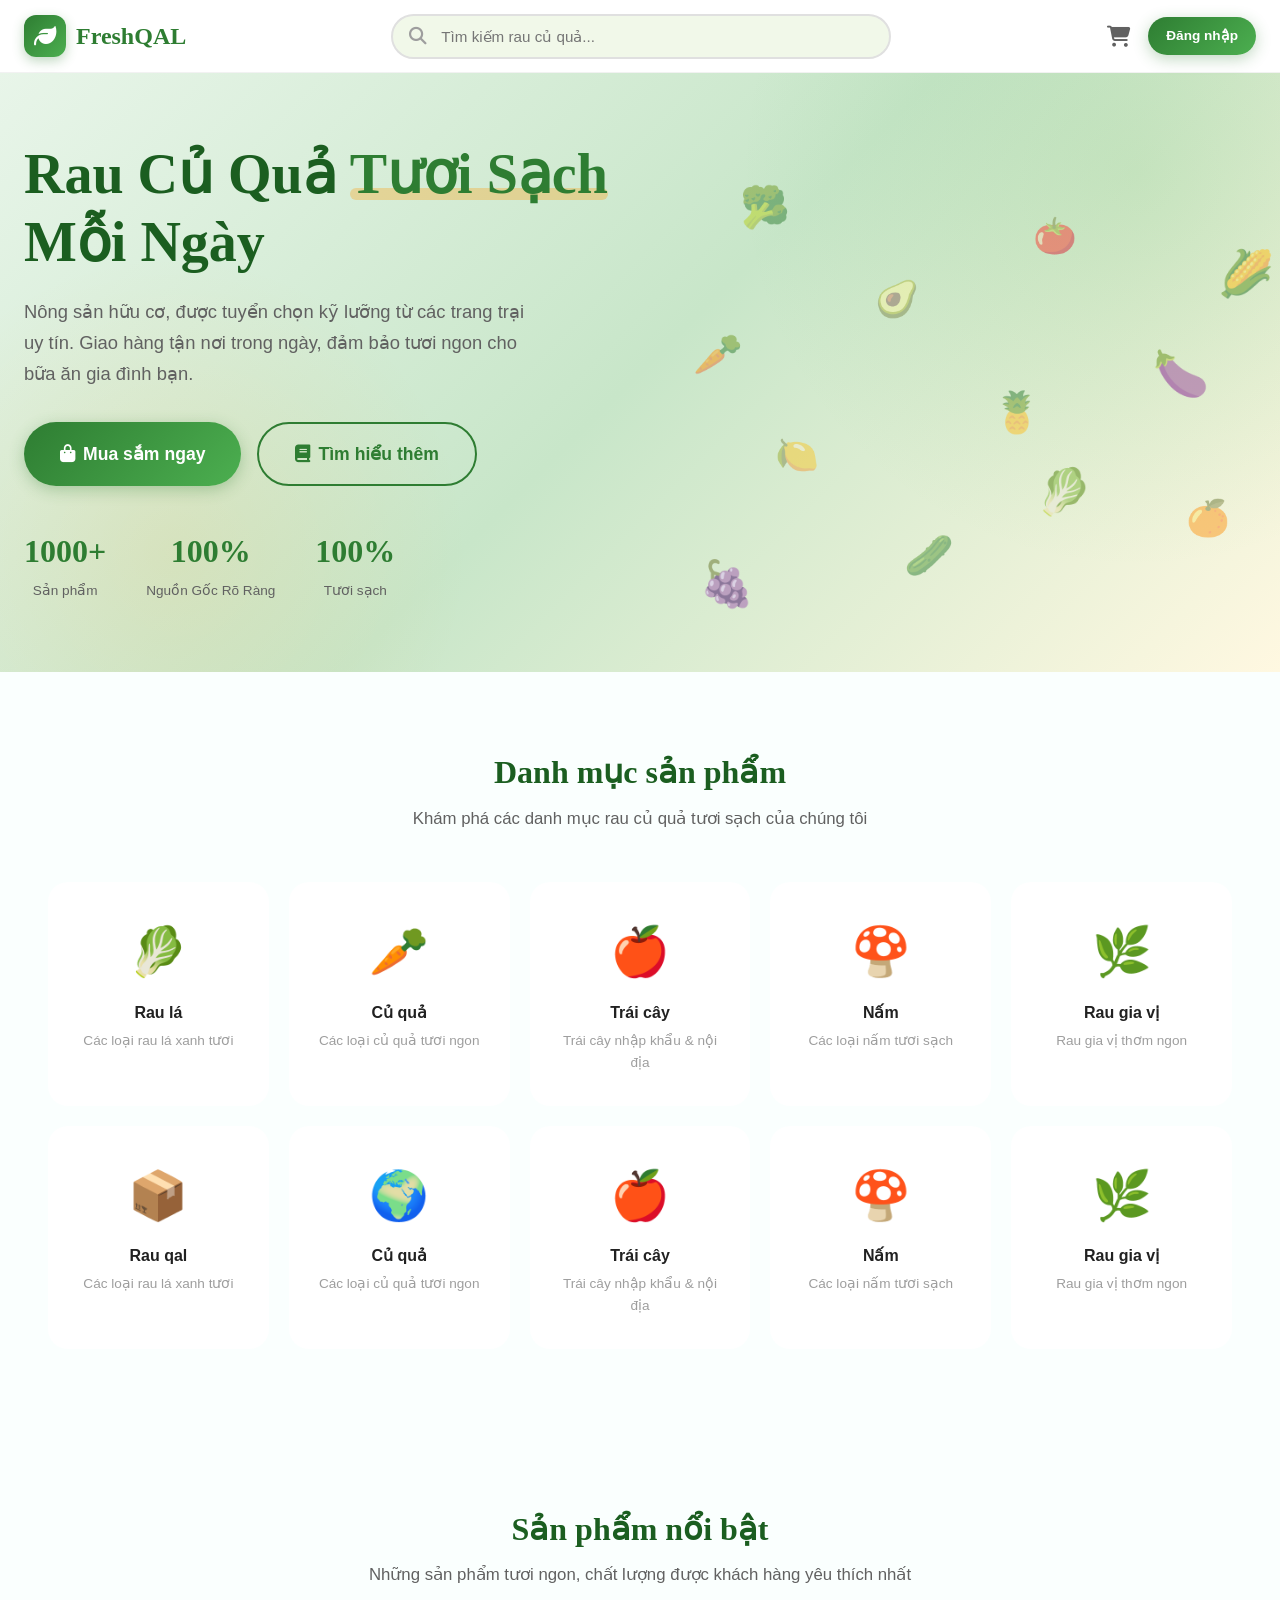
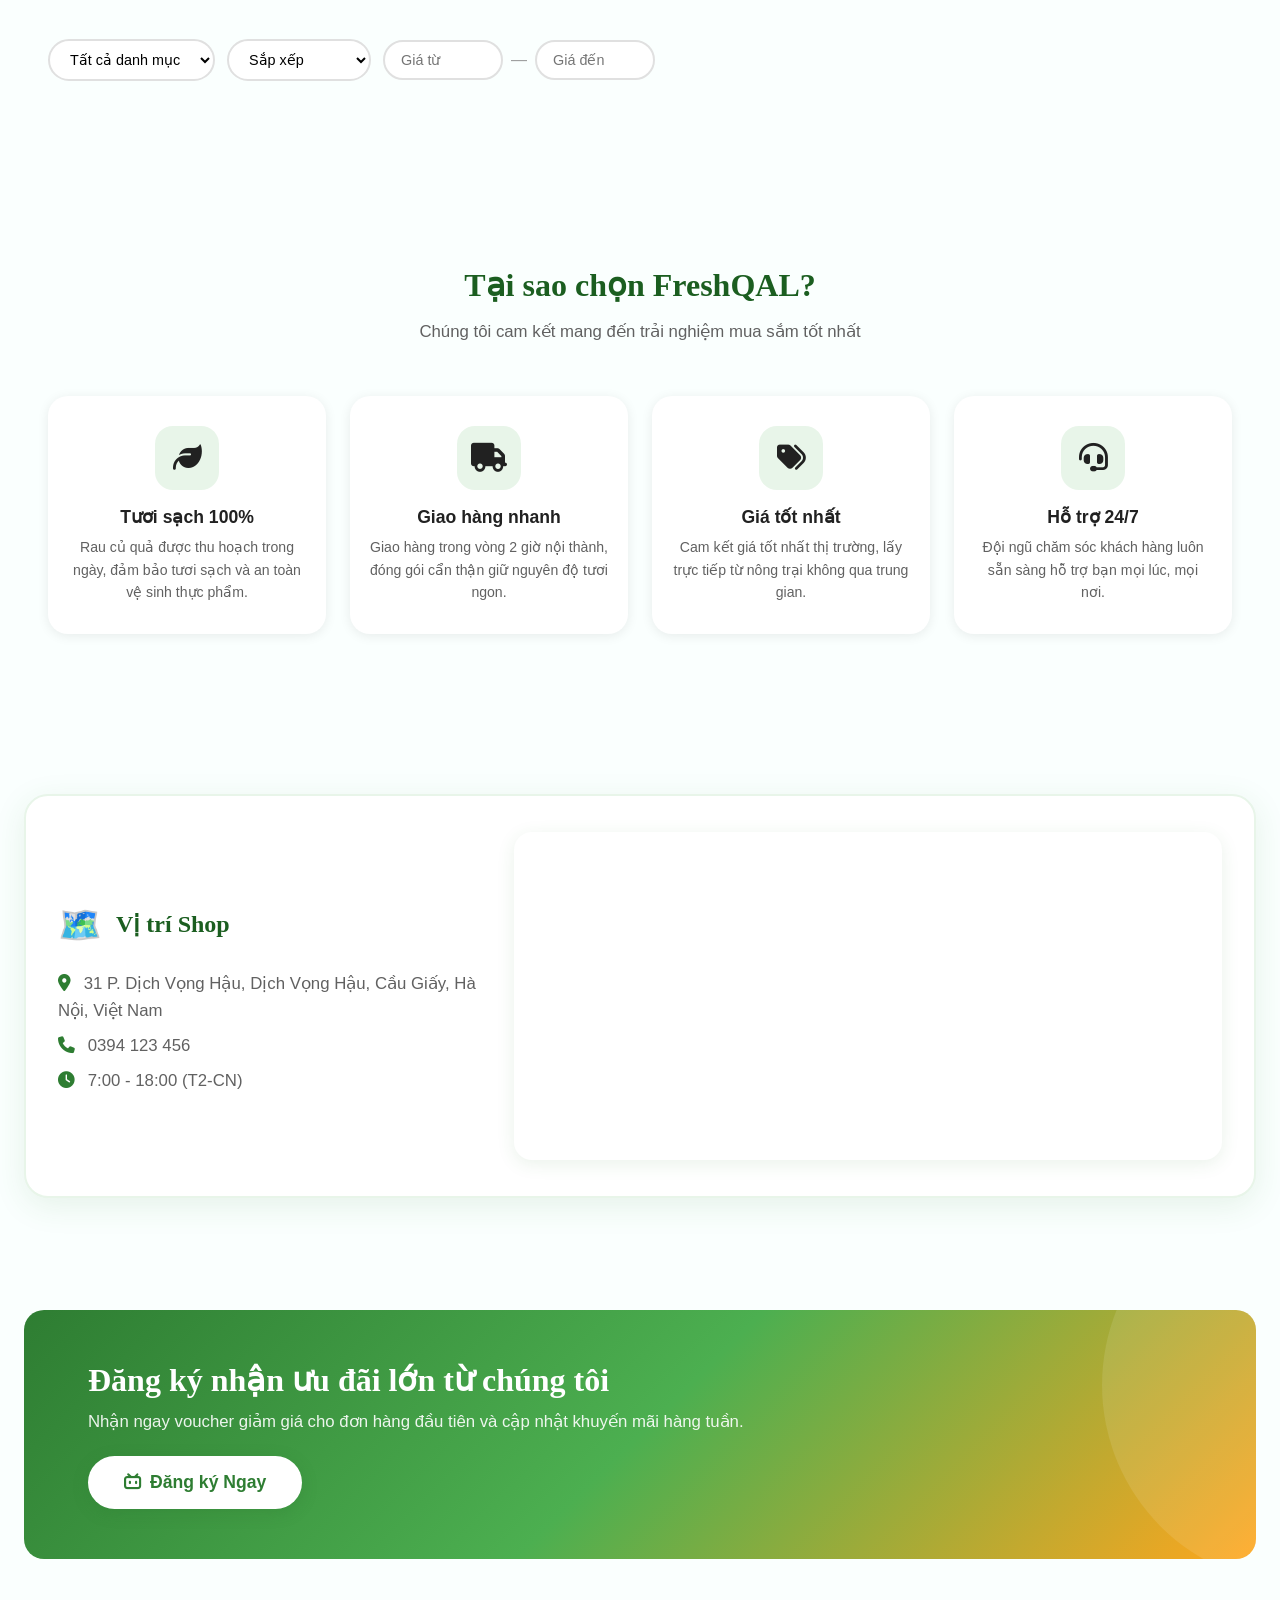
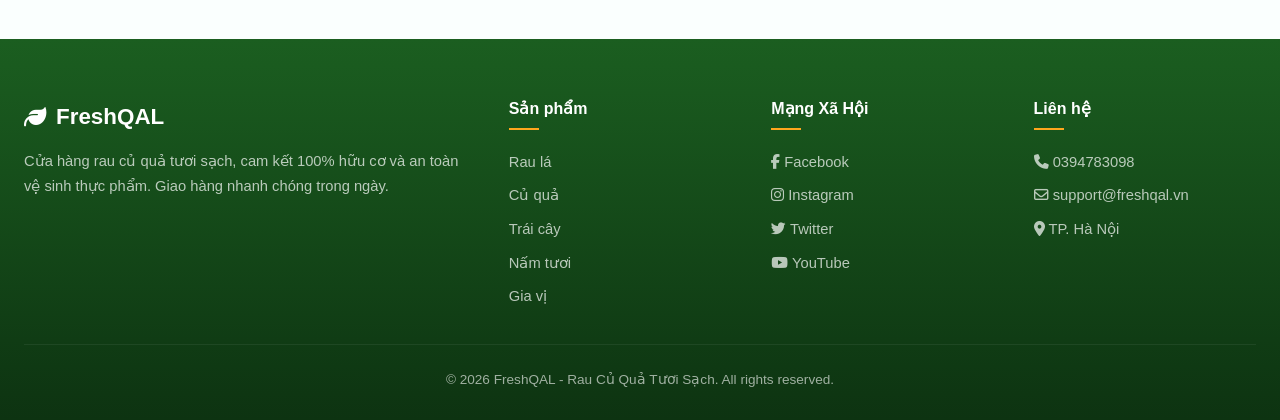
==== commit c94983d5: "deploy fe" ====
--- a/index.html
+++ b/index.html
@@ -19,8 +19,8 @@
             <h1>Rau Củ Quả <span class="highlight">Tươi Sạch</span> Mỗi Ngày</h1>
             <p class="hero-subtitle">Nông sản hữu cơ, được tuyển chọn kỹ lưỡng từ các trang trại uy tín. Giao hàng tận nơi trong ngày, đảm bảo tươi ngon cho bữa ăn gia đình bạn.</p>
             <div class="hero-buttons">
-                <a href="#products" class="btn btn-primary btn-lg">Mua sắm ngay</a>
-                <a href="#features" class="btn btn-outline btn-lg">Tìm hiểu thêm</a>
+                <a href="#products" class="btn btn-primary btn-lg"><i class="fa-solid fa-bag-shopping"></i> Mua sắm ngay</a>
+                <a href="#features" class="btn btn-outline btn-lg"><i class="fa-solid fa-book"></i> Tìm hiểu thêm</a>
             </div>
             <div class="hero-stats">
                 <div class="stat-item">
@@ -134,14 +134,33 @@
     </div>
 </section>
 
+<section class="section reveal" id="mymap">
+  <div class="shop-location-card">
+    <div class="shop-map-info">
+      <div class="shop-map-title">
+        <span class="map-pin-animate">🗺️</span>
+        <h2>Vị trí Shop</h2>
+      </div>
+      <div class="shop-contact">
+        <div><i class="fa-solid fa-map-marker-alt"></i> 31 P. Dịch Vọng Hậu, Dịch Vọng Hậu, Cầu Giấy, Hà Nội, Việt Nam</div>
+        <div><i class="fa-solid fa-phone"></i> 0394 123 456</div>
+        <div><i class="fa-solid fa-clock"></i> 7:00 - 18:00 (T2-CN)</div>
+      </div>
+    </div>
+    <div class="shop-map-iframe">
+      <iframe src="https://www.google.com/maps/embed?pb=!1m18!1m12!1m3!1d3214.8744264963193!2d105.78445077448107!3d21.03198398766933!2m3!1f0!2f0!3f0!3m2!1i1024!2i768!4f13.1!3m3!1m2!1s0x3135abe7af0fb3cf%3A0xded19d6054a4f99d!2zVHLGsOG7nW5nIMSQ4bqhaSBo4buNYyBUw6BpIGNow61uaCAtIE5nw6JuIGjDoG5nIEjDoCBO4buZaQ!5e1!3m2!1svi!2s!4v1775024211587!5m2!1svi!2s"
+        width="100%" height="320" style="border:0;" allowfullscreen="" loading="lazy" referrerpolicy="no-referrer-when-downgrade"></iframe>
+    </div>
+  </div>
+</section>
 <!-- CTA Banner -->
 <section class="cta-banner reveal">
     <div class="container">
         <div class="cta-content">
-            <h2>Đăng ký nhận ưu đãi (kiểm tra nếu người dùng đã đăng nhập thì ẩn đi container này)</h2>
+            <h2>Đăng ký nhận ưu đãi lớn từ chúng tôi</h2>
             <p>Nhận ngay voucher giảm giá cho đơn hàng đầu tiên và cập nhật khuyến mãi hàng tuần.</p>
             <form class="cta-form" onsubmit="event.preventDefault(); redirect_register();">
-                <button type="submit" class="btn btn-primary btn-lg">Đăng ký Ngay</button>
+                <button type="submit" class="btn btn-primary btn-lg"><i class="fa-brands fa-bilibili"></i>  Đăng ký Ngay</button>
             </form>
         </div>
     </div>
@@ -154,9 +173,20 @@
 <script src="js/app.js"></script>
 <script src="js/components.js"></script>
 <script>
+    document.addEventListener('DOMContentLoaded', () => {
+        console.log(localStorage.getItem('current_user') === null);
+        let banner = document.querySelector('.cta-banner');
+        if (localStorage.getItem('current_user') !== null) {
+            banner.style.display = 'none';
+        } else {
+            banner.style.display = 'block';
+        }
+    });
     const PRODUCTS_PER_PAGE = 8;
     let showAll = false;
     let activeCategory = '';
+    var current_user = JSON.parse(localStorage.getItem('current_user'));
+    // console.log(current_user);
 
     document.getElementById('header').innerHTML = renderCustomerHeader('home');
     document.getElementById('footer').innerHTML = renderFooter();
@@ -167,7 +197,7 @@
         console.log('Categories:', categories);
         const grid = document.getElementById('categoryGrid');
         grid.innerHTML = categories.map(cat => `
-            <div id="${cat.id}" class="category-card ${activeCategory == cat.id ? 'active' : ''}" onclick="selectCategory(${cat.id})">
+            <div id="${cat.id}" class="category-card ${activeCategory == cat.id ? 'active' : ''}" onclick="selectCategory('${cat.name}')">
                 <div class="category-icon">${cat.icon ? cat.icon : '<i class=\'fa-solid fa-leaf\'></i>'}</div>
                 <h4>${cat.name}</h4>
                 <p>${cat.description}</p>
@@ -188,6 +218,7 @@
 
     /* ── Products ── */
     async function filterProducts() {
+        console.log(activeCategory);
         const keyword = getUrlParam('search') || '';
         const categoryId = document.getElementById('filterCategory').value || activeCategory;
         const sort = document.getElementById('filterSort').value;
@@ -199,20 +230,23 @@
         if (sort) filters.sort = sort;
         if (minPrice) filters.min_price = minPrice;
         if (maxPrice) filters.max_price = maxPrice;
-
-        let products = await getProducts();
+        console.log('Filters:', filters);
+
+        let products = await _fetchProductsFromAPI();
         // Lọc theo keyword
         if (keyword) {
             const kw = keyword.toLowerCase();
+            console.log(kw);
             products = products.filter(p =>
                 p.product_name.toLowerCase().includes(kw) ||
-                p.description.toLowerCase().includes(kw) ||
+                p.food_type.toLowerCase().includes(kw) ||
                 p.origin.toLowerCase().includes(kw)
             );
         }
         // Lọc theo category
         if (filters.category_id) {
-            products = products.filter(p => p.category_id === parseInt(filters.category_id));
+            console.log("Vào đây ", products);
+            products = products.filter(p => p.list_category_name.includes(filters.category_id));
         }
         // Lọc theo giá
         if (filters.min_price) {
@@ -230,10 +264,11 @@
             switch (filters.sort) {
                 case 'price_asc': products.sort((a, b) => a.price - b.price); break;
                 case 'price_desc': products.sort((a, b) => b.price - a.price); break;
-                case 'name_asc': products.sort((a, b) => a.name.localeCompare(b.name)); break;
+                case 'name_asc': products.sort((a, b) => a.product_name.localeCompare(b.product_name)); break;
                 case 'newest': products.sort((a, b) => b.id - a.id); break;
             }
         }
+        console.log('Filtered products:', products);
         renderProductGrid(products);
     }
 
@@ -263,7 +298,7 @@
         const catSelect = document.getElementById('filterCategory');
         categories.forEach(cat => {
             const opt = document.createElement('option');
-            opt.value = cat.id;
+            opt.value = cat.name;
             opt.textContent = cat.name;
             catSelect.appendChild(opt);
         });
--- a/css/style.css
+++ b/css/style.css
@@ -198,7 +198,69 @@
     color: var(--text-secondary);
     padding: 8px 16px;
 }
-.btn-ghost:hover { background: var(--primary-bg); color: var(--primary); }
+.btn-ghost:hover { background: rgb(237, 156, 156); color: var(--danger); }
+
+.shop-location-card {
+  display: flex;
+  flex-wrap: wrap;
+  gap: 32px;
+  background: #fff;
+  border-radius: 24px;
+  box-shadow: 0 8px 32px rgba(46,125,50,0.10);
+  padding: 36px 32px;
+  align-items: center;
+  margin-bottom: 32px;
+  border: 2px solid var(--primary-bg);
+}
+.shop-map-info {
+  flex: 1 1 260px;
+  min-width: 220px;
+}
+.shop-map-title {
+  display: flex;
+  align-items: center;
+  gap: 14px;
+  margin-bottom: 18px;
+}
+.map-pin-animate {
+  color: var(--primary);
+  font-size: 2.2rem;
+  position: relative;
+  animation: pulse 1.5s infinite;
+}
+.shop-map-title h2 {
+  font-family: var(--font-display);
+  color: var(--dark);
+  font-size: 1.5rem;
+  margin: 0;
+}
+.shop-contact {
+  font-size: 1.05rem;
+  color: var(--text-secondary);
+  display: flex;
+  flex-direction: column;
+  gap: 8px;
+}
+.shop-contact i {
+  color: var(--primary);
+  margin-right: 8px;
+}
+.shop-map-iframe {
+  flex: 2 1 380px;
+  min-width: 260px;
+  border-radius: 18px;
+  overflow: hidden;
+  box-shadow: 0 4px 18px rgba(46,125,50,0.10);
+}
+@media (max-width: 900px) {
+  .shop-location-card { flex-direction: column; padding: 24px 10px; }
+  .shop-map-iframe { width: 100%; min-width: unset; }
+}
+@keyframes pulse {
+  0% { box-shadow: 0 0 0 0 rgba(46,125,50,0.2); }
+  70% { box-shadow: 0 0 0 16px rgba(46,125,50,0.0); }
+  100% { box-shadow: 0 0 0 0 rgba(46,125,50,0.0); }
+}
 
 /* ═══════════════════════════════════════════
    HEADER / NAVBAR
@@ -926,12 +988,21 @@
     animation: fadeInUp 0.3s ease;
 }
 .cart-item:hover { box-shadow: var(--shadow-lg); }
+
+.summary-item-img{
+    object-fit: cover;
+    width: 60px;
+    height: 60px;
+    overflow :hidden;
+    border-radius: var(--radius);
+}
 .cart-item-img {
     width: 100px; height: 100px;
     background: var(--primary-bg);
     border-radius: var(--radius);
     display: flex; align-items: center; justify-content: center;
     font-size: 3rem;
+    overflow: hidden;
 }
 .cart-item-info h4 { font-size: 1rem; color: var(--text); margin-bottom: 4px; }
 .cart-item-info .item-price {
@@ -1523,7 +1594,7 @@
     border-collapse: collapse;
 }
 .data-table th {
-    padding: 14px 20px;
+    padding: 8px 8px;
     text-align: left;
     font-size: 0.82rem;
     text-transform: uppercase;
@@ -1532,9 +1603,10 @@
     font-weight: 700;
     background: var(--bg-secondary);
     border-bottom: 2px solid var(--border);
+    min-width: 40px;
 }
 .data-table td {
-    padding: 14px 20px;
+    padding: 8px 8px;
     border-bottom: 1px solid var(--border);
     font-size: 0.92rem;
     vertical-align: middle;
@@ -2282,6 +2354,7 @@
     text-align: center;
     padding: 60px 20px;
     color: var(--text-secondary);
+    grid-column: 1 / -1;
 }
 .empty-state .empty-icon {
     font-size: 5rem;
